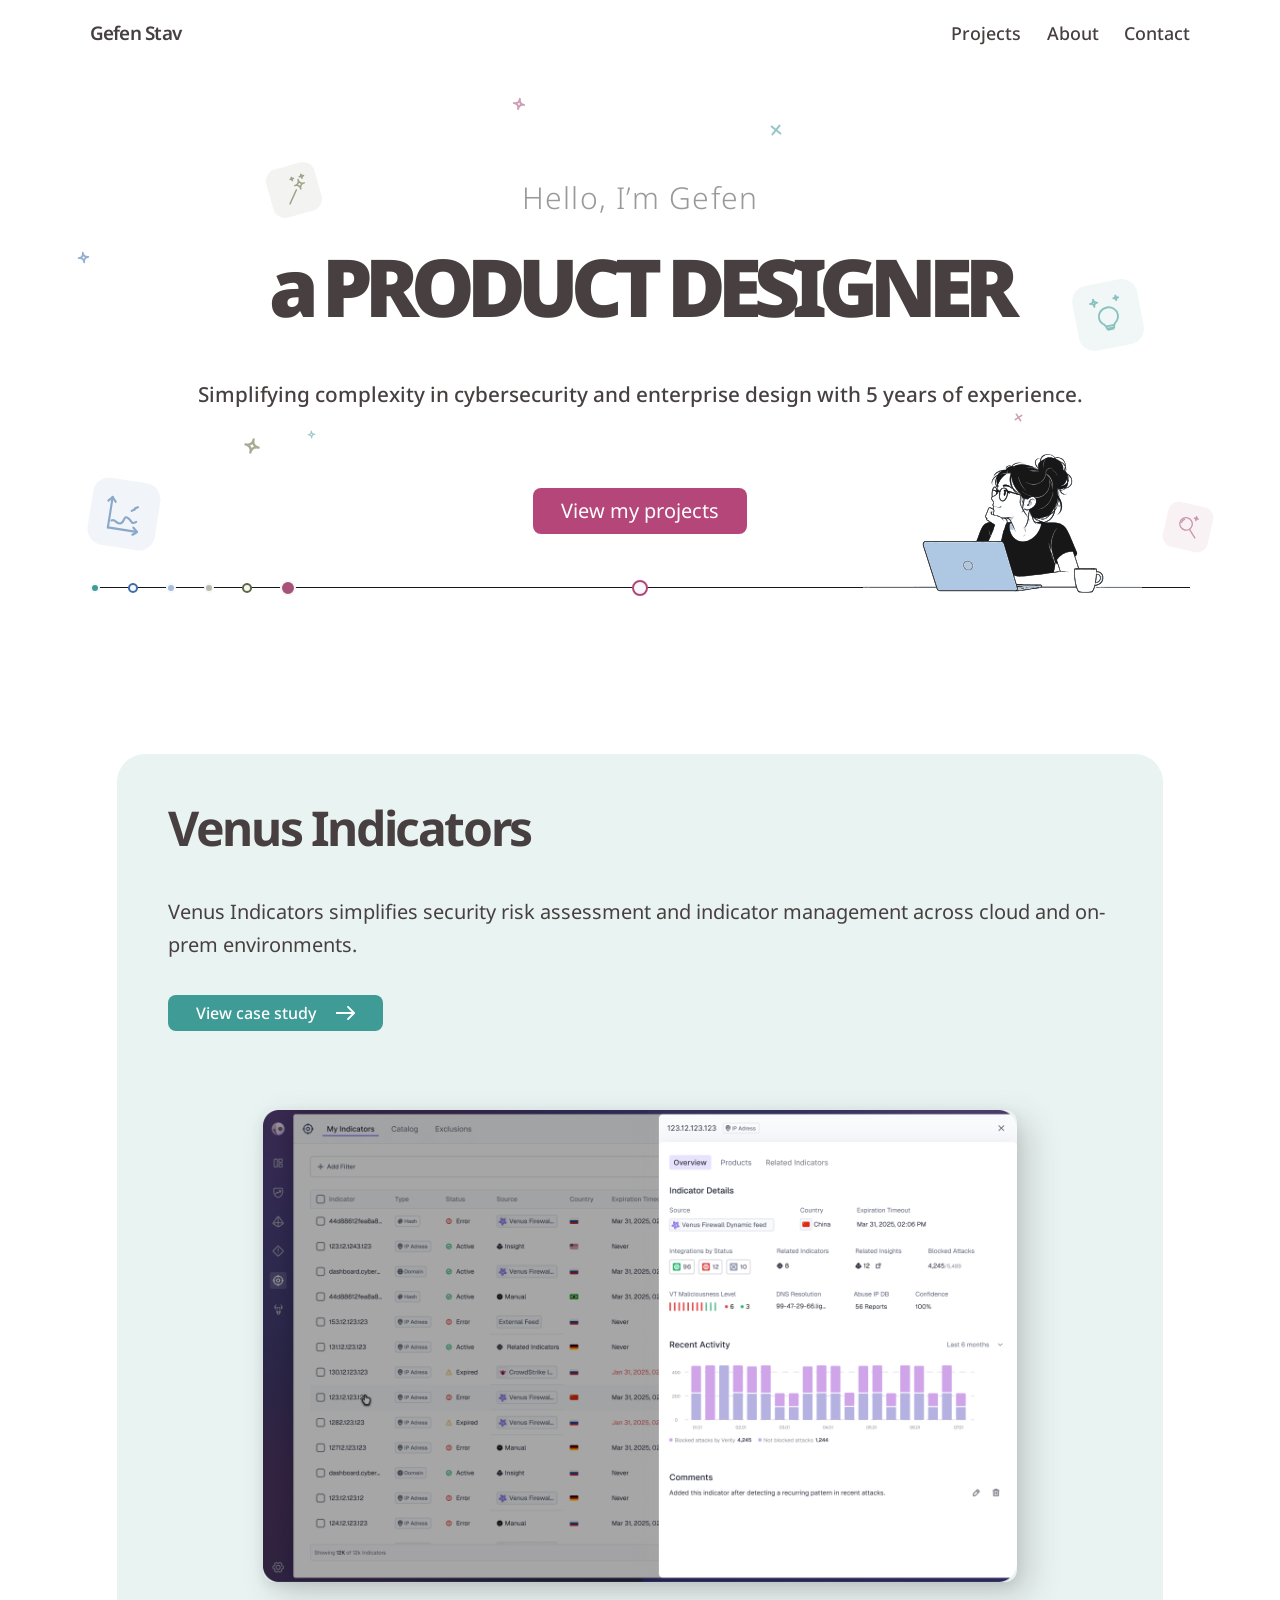
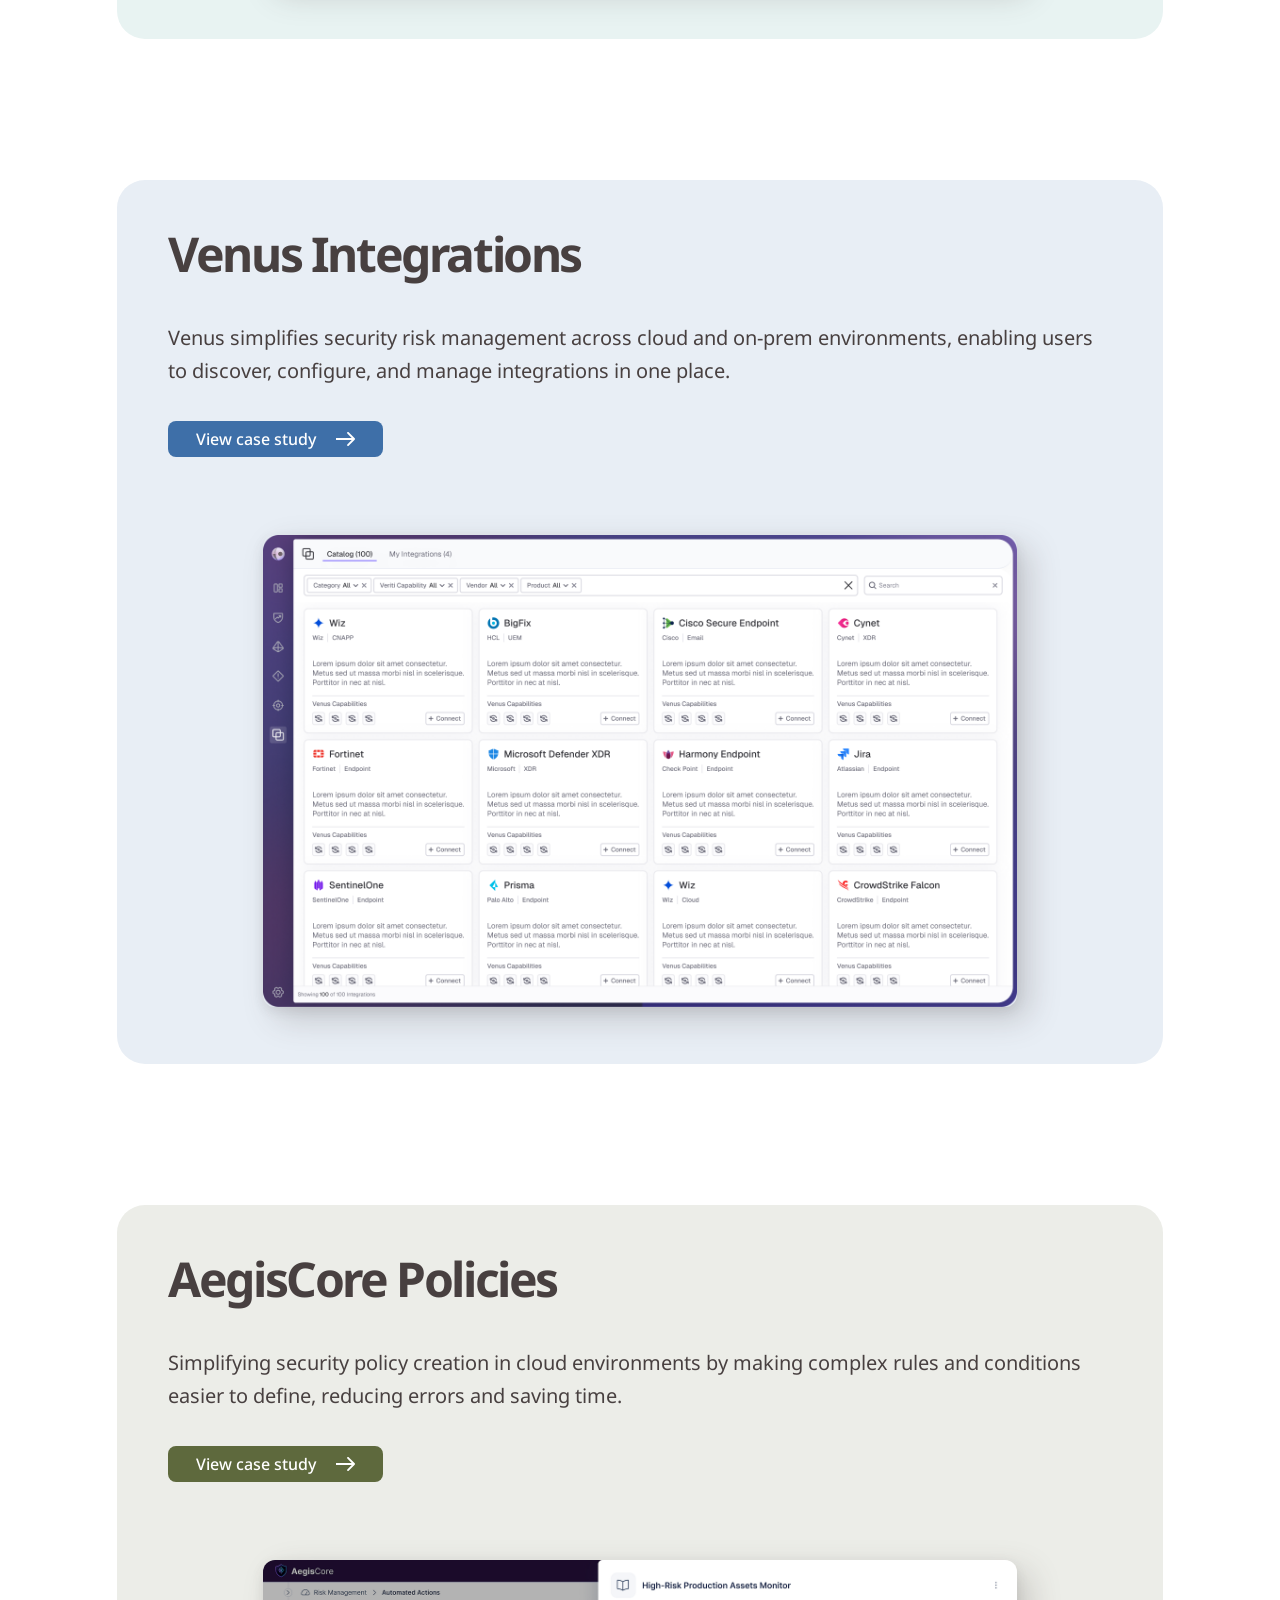
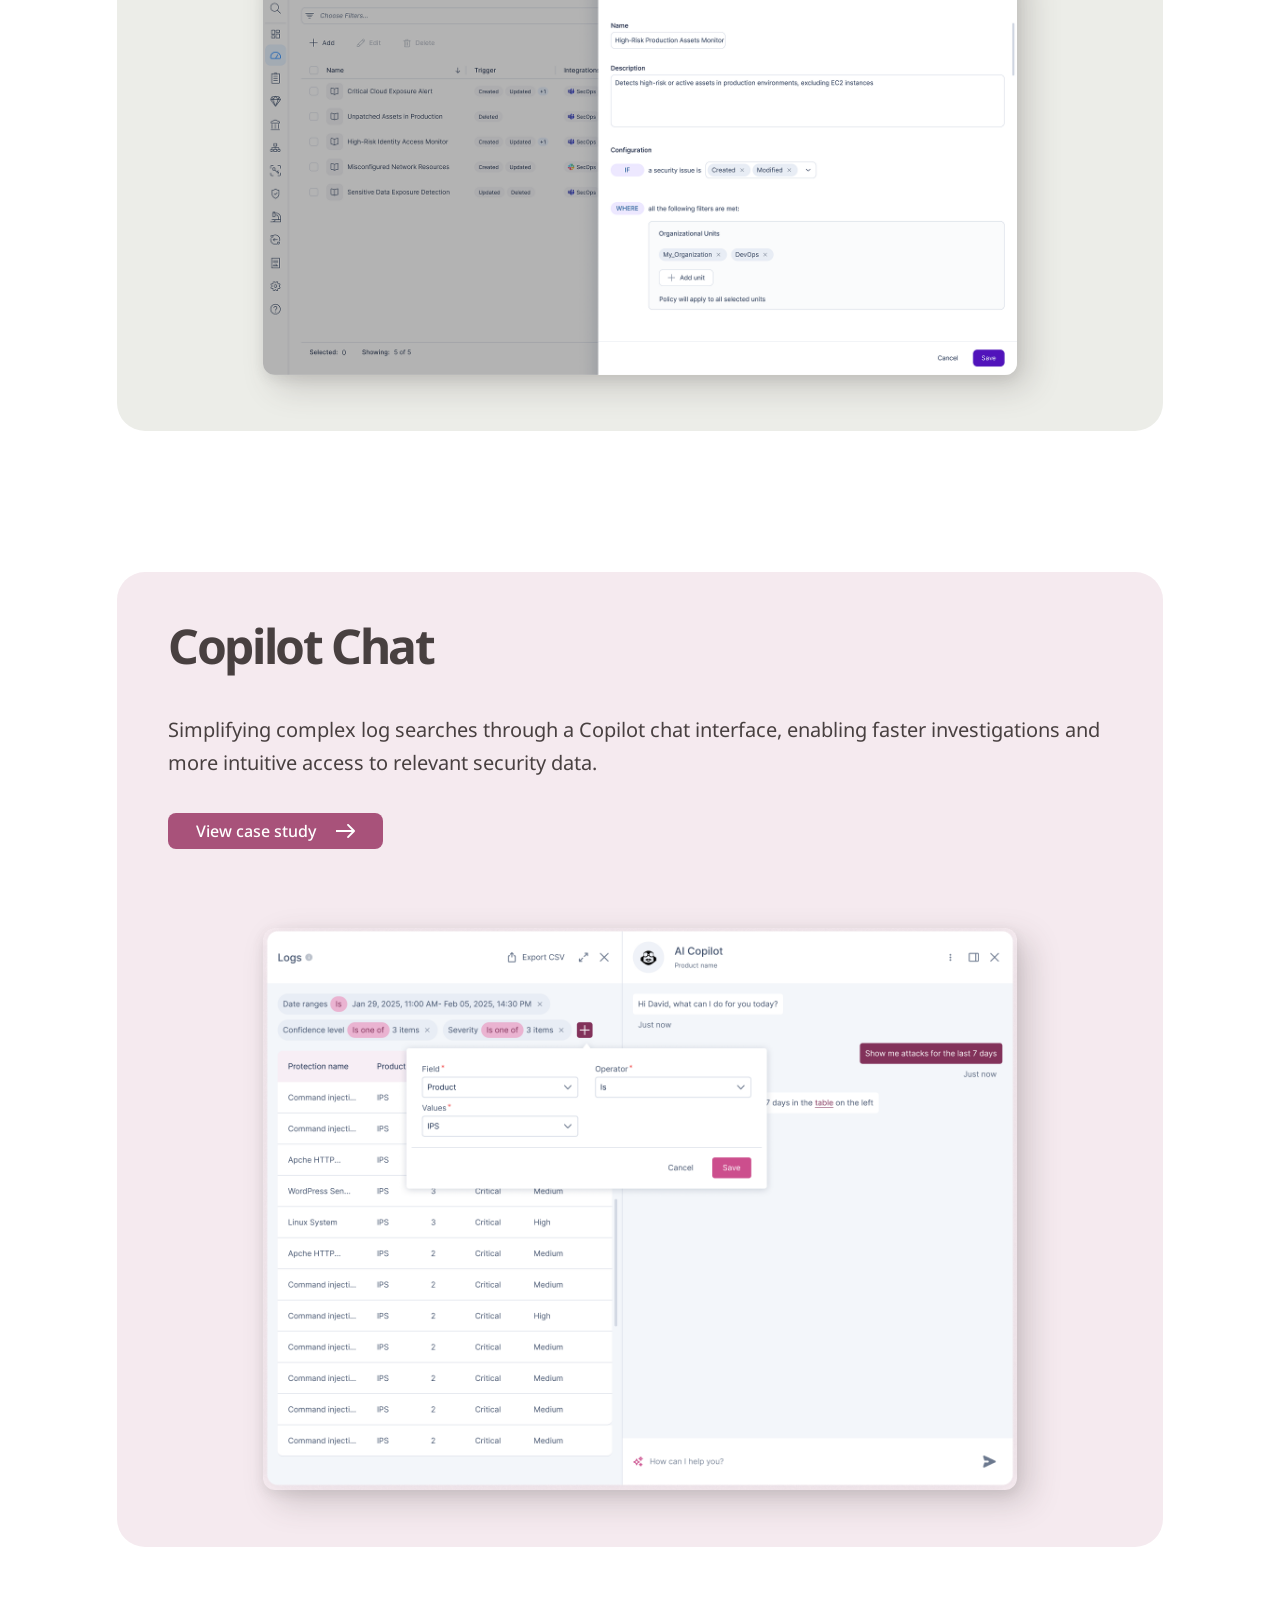
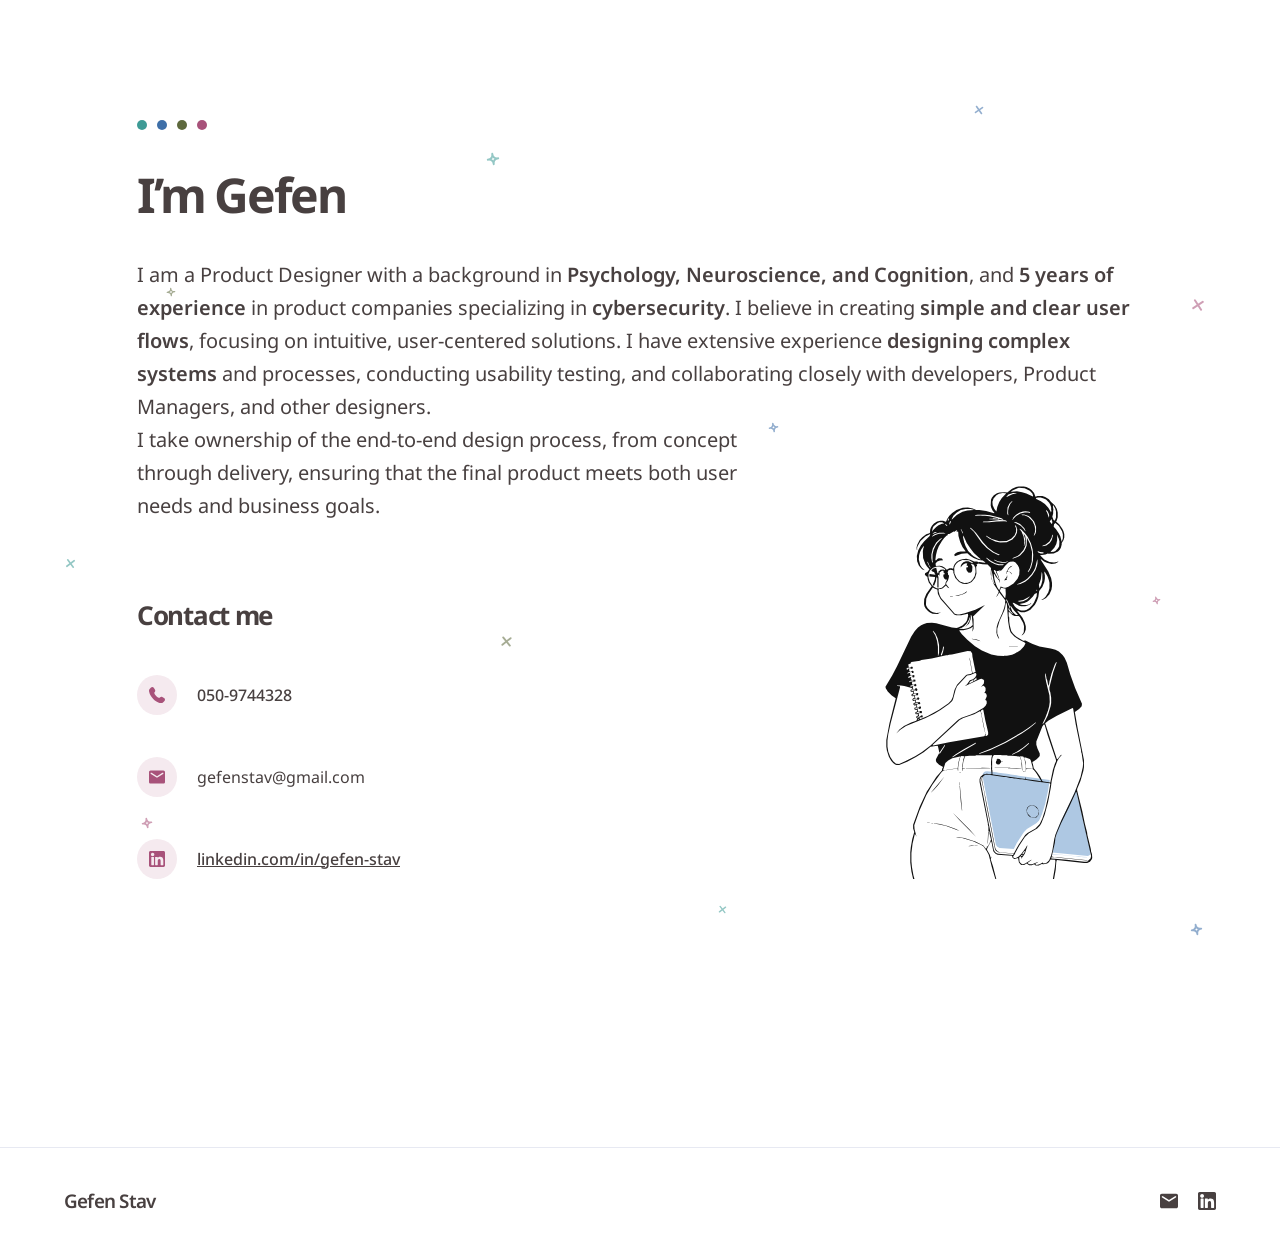
==== index.html @ 00775951 "Initial commit: Gefen Stav portfolio site Co-Authored-By: Claude Sonnet 5 <noreply@anthropic.com>" ====
<!doctype html>
<html lang="en">
<head>
  <meta charset="UTF-8" />
  <meta name="viewport" content="width=device-width, initial-scale=1.0" />
  <title>Gefen Stav — Product Designer</title>
  <link rel="preconnect" href="https://fonts.googleapis.com" />
  <link rel="preconnect" href="https://fonts.gstatic.com" crossorigin />
  <link href="https://fonts.googleapis.com/css2?family=Noto+Sans:wght@300;400;500;600;900&display=swap" rel="stylesheet" />
  <link rel="stylesheet" href="css/variables.css" />
  <link rel="stylesheet" href="css/typography.css" />
  <link rel="stylesheet" href="css/base.css" />
  <link rel="stylesheet" href="css/hero.css" />
  <link rel="stylesheet" href="css/projects.css" />
  <link rel="stylesheet" href="css/about.css" />
  <link rel="stylesheet" href="css/footer.css" />
</head>
<body>

  <header class="site-header">
    <div class="site-header__inner">
      <a href="#top" class="logo-link">
        <p class="logo-text">Gefen Stav</p>
      </a>
      <button
        type="button"
        class="nav-toggle"
        id="navToggle"
        aria-label="Open menu"
        aria-expanded="false"
        aria-controls="mainNav"
      >
        <span class="nav-toggle__bar"></span>
        <span class="nav-toggle__bar"></span>
        <span class="nav-toggle__bar"></span>
      </button>
      <nav class="main-nav" id="mainNav" aria-label="Main">
        <a href="#projects" class="nav-link">Projects</a>
        <a href="#about" class="nav-link">About</a>
        <a href="#contact" class="nav-link">Contact</a>
      </nav>
    </div>
  </header>

  <section class="hero" id="top">
    <div class="hero__doodles" aria-hidden="true">
      <div class="hero__doodle-card hero__doodle-card--bulb hero__doodle-card--teal">
        <svg class="hero__doodle-icon hero__doodle--teal" viewBox="0 0 64 64" fill="none" stroke="currentColor" stroke-width="3.2" stroke-linecap="round" stroke-linejoin="round">
          <path d="M32 19c-9 0-16 7-16 15 0 6 3 10 7 13 2 2 3 4 3 7h12c0-3 1-5 3-7 4-3 7-7 7-13 0-8-7-15-16-15z" />
          <path d="M26 50h12" />
          <path d="M27.5 56h9" />
          <path d="M12 2Q12 8 18 8Q12 8 12 14Q12 8 6 8Q12 8 12 2Z" />
          <path d="M50 2Q50 6 54 6Q50 6 50 10Q50 6 46 6Q50 6 50 2Z" />
        </svg>
      </div>
      <div class="hero__doodle-card hero__doodle-card--graph hero__doodle-card--blue">
        <svg class="hero__doodle-icon hero__doodle--blue" viewBox="0 0 64 64" fill="none" stroke="currentColor" stroke-width="3.5" stroke-linecap="round" stroke-linejoin="round">
          <path d="M10 58V8" />
          <path d="M4 15l6-7 6 7" />
          <path d="M10 58h44" />
          <path d="M51 52l7 6-7 6" />
          <path d="M14 46c6-4 10 6 16 2s2-14 10-10 6 10 14 4" />
          <path d="M44 25.5l4.5-3" />
          <path d="M48.5 21l4.5-3" />
        </svg>
      </div>
      <div class="hero__doodle-card hero__doodle-card--wand hero__doodle-card--olive">
        <svg class="hero__doodle-icon hero__doodle--olive" viewBox="0 0 64 64" fill="none" stroke="currentColor" stroke-width="3.2" stroke-linecap="round" stroke-linejoin="round">
          <path d="M14 58L36 32" />
          <path d="M46 11Q46 22 57 22Q46 22 46 33Q46 22 35 22Q46 22 46 11Z" />
          <path d="M55 1Q55 6 60 6Q55 6 55 11Q55 6 50 6Q55 6 55 1Z" />
          <path d="M33 2Q33 6 37 6Q33 6 33 10Q33 6 29 6Q33 6 33 2Z" />
        </svg>
      </div>
      <div class="hero__doodle-card hero__doodle-card--search hero__doodle-card--mauve">
        <svg class="hero__doodle-icon hero__doodle--mauve" viewBox="0 0 64 64" fill="none" stroke="currentColor" stroke-width="3.2" stroke-linecap="round" stroke-linejoin="round">
          <circle cx="25" cy="25" r="15" />
          <path d="M19 15Q14 18 14 24" />
          <path d="M36 36L53 53" />
          <path d="M46 2Q46 7 51 7Q46 7 46 12Q46 7 41 7Q46 7 46 2Z" />
        </svg>
      </div>

      <!-- Loose scatter: a few small stars/x's at different sizes, kept
           sparse so they read as background texture, not more subjects. -->
      <svg class="hero__doodle hero__scatter hero__scatter--star-sm hero__doodle--blue" viewBox="0 0 16 16" fill="none" stroke="currentColor" stroke-width="2.2" stroke-linecap="round" stroke-linejoin="round">
        <path d="M8 2Q8 8 14 8Q8 8 8 14Q8 8 2 8Q8 8 8 2Z" />
      </svg>
      <svg class="hero__doodle hero__scatter hero__scatter--x-sm hero__doodle--mauve" viewBox="0 0 16 16" fill="none" stroke="currentColor" stroke-width="2.2" stroke-linecap="round">
        <path d="M4 4L12 12" />
        <path d="M12 4L4 12" />
      </svg>
      <svg class="hero__doodle hero__scatter hero__scatter--x-md hero__doodle--teal" viewBox="0 0 16 16" fill="none" stroke="currentColor" stroke-width="2" stroke-linecap="round">
        <path d="M4 4L12 12" />
        <path d="M12 4L4 12" />
      </svg>
      <svg class="hero__doodle hero__scatter hero__scatter--star-md hero__doodle--olive" viewBox="0 0 16 16" fill="none" stroke="currentColor" stroke-width="2" stroke-linecap="round" stroke-linejoin="round">
        <path d="M8 2Q8 8 14 8Q8 8 8 14Q8 8 2 8Q8 8 8 2Z" />
      </svg>
      <svg class="hero__doodle hero__scatter hero__scatter--star-lg hero__doodle--mauve" viewBox="0 0 16 16" fill="none" stroke="currentColor" stroke-width="2.2" stroke-linecap="round" stroke-linejoin="round">
        <path d="M8 2Q8 8 14 8Q8 8 8 14Q8 8 2 8Q8 8 8 2Z" />
      </svg>
      <svg class="hero__doodle hero__scatter hero__scatter--x-lg hero__doodle--blue" viewBox="0 0 16 16" fill="none" stroke="currentColor" stroke-width="2.2" stroke-linecap="round">
        <path d="M4 4L12 12" />
        <path d="M12 4L4 12" />
      </svg>
      <svg class="hero__doodle hero__scatter hero__scatter--star-xs hero__doodle--teal" viewBox="0 0 16 16" fill="none" stroke="currentColor" stroke-width="2" stroke-linecap="round" stroke-linejoin="round">
        <path d="M8 2Q8 8 14 8Q8 8 8 14Q8 8 2 8Q8 8 8 2Z" />
      </svg>
    </div>
    <div class="hero__content">
      <div class="hero__intro">
        <div class="hero__headline">
          <p class="text-greeting">Hello, I’m Gefen</p>
          <h1 class="text-title">
            <span>a</span><span>Product Designer</span>
          </h1>
        </div>
        <p class="text-body-lg">
          Simplifying complexity in cybersecurity and enterprise design
          with 5 years of experience.
        </p>
      </div>
      <a href="#projects" class="btn btn--primary">View my projects</a>
    </div>

    <div class="hero__decor" aria-hidden="true">
      <div class="hero__line"></div>
      <div class="hero__dots">
        <img src="assets/icons/hero/dot-teal-solid.svg" alt="" />
        <img src="assets/icons/hero/dot-blue-hollow.svg" alt="" />
        <img src="assets/icons/hero/dot-blue-soft.svg" alt="" />
        <img src="assets/icons/hero/dot-olive-soft.svg" alt="" />
        <img src="assets/icons/hero/dot-olive-hollow.svg" alt="" />
        <img src="assets/icons/hero/dot-mauve-bullseye.svg" alt="" />
        <img src="assets/icons/hero/dot-mauve-anchor.svg" alt="" />
      </div>
      <img
        class="hero__illustration"
        src="assets/icons/hero/illustration-person-laptop.svg"
        alt="Illustration of Gefen working at a laptop"
      />
    </div>
  </section>

  <section class="case-study theme-teal" id="projects">
    <div class="case-study__inner">
      <div class="case-study__text">
        <div class="case-study__heading">
          <h2 class="text-section-title">Venus Indicators</h2>
          <p class="text-intro">
            Venus Indicators simplifies security risk assessment and
            indicator management across cloud and on-prem environments.
          </p>
        </div>
        <a href="project-venus-indicators.html" class="btn btn--case">
          View case study
          <img src="assets/icons/projects/arrow-right.svg" alt="" />
        </a>
      </div>
      <div class="case-study__preview">
        <img
          src="assets/images/project-hero/indicators.png"
          alt="Venus Indicators dashboard preview"
        />
      </div>
    </div>
  </section>

  <section class="case-study theme-blue">
    <div class="case-study__inner">
      <div class="case-study__text">
        <div class="case-study__heading">
          <h2 class="text-section-title">Venus Integrations</h2>
          <p class="text-intro">
            Venus simplifies security risk management across cloud and
            on-prem environments, enabling users to discover, configure,
            and manage integrations in one place.
          </p>
        </div>
        <a href="project-venus-integrations.html" class="btn btn--case">
          View case study
          <img src="assets/icons/projects/arrow-right.svg" alt="" />
        </a>
      </div>
      <div class="case-study__preview">
        <img
          src="assets/images/project-hero/integrations.png"
          alt="Venus Integrations preview"
        />
      </div>
    </div>
  </section>

  <section class="case-study theme-olive">
    <div class="case-study__inner">
      <div class="case-study__text">
        <div class="case-study__heading">
          <h2 class="text-section-title">AegisCore Policies</h2>
          <p class="text-intro">
            Simplifying security policy creation in cloud environments by
            making complex rules and conditions easier to define, reducing
            errors and saving time.
          </p>
        </div>
        <a href="project-aegiscore-policies.html" class="btn btn--case">
          View case study
          <img src="assets/icons/projects/arrow-right.svg" alt="" />
        </a>
      </div>
      <div class="case-study__preview">
        <img
          src="assets/images/project-hero/policies.png"
          alt="AegisCore Policies interface preview"
        />
      </div>
    </div>
  </section>

  <section class="case-study theme-mauve">
    <div class="case-study__inner">
      <div class="case-study__text">
        <div class="case-study__heading">
          <h2 class="text-section-title">Copilot Chat</h2>
          <p class="text-intro">
            Simplifying complex log searches through a Copilot chat
            interface, enabling faster investigations and more intuitive
            access to relevant security data.
          </p>
        </div>
        <a href="project-copilot-chat.html" class="btn btn--case">
          View case study
          <img src="assets/icons/projects/arrow-right.svg" alt="" />
        </a>
      </div>
      <div class="case-study__preview">
        <img
          src="assets/images/project-hero/copilot.png"
          alt="Copilot Chat interface preview"
        />
      </div>
    </div>
  </section>

  <section class="about" id="about">
    <div class="about__scatter" aria-hidden="true">
      <svg class="about__scatter-mark about__scatter-mark--1" viewBox="0 0 16 16" fill="none" stroke="currentColor" stroke-width="2.2" stroke-linecap="round" stroke-linejoin="round">
        <path d="M8 2Q8 8 14 8Q8 8 8 14Q8 8 2 8Q8 8 8 2Z" />
      </svg>
      <svg class="about__scatter-mark about__scatter-mark--2" viewBox="0 0 16 16" fill="none" stroke="currentColor" stroke-width="2.2" stroke-linecap="round">
        <path d="M4 4L12 12" />
        <path d="M12 4L4 12" />
      </svg>
      <svg class="about__scatter-mark about__scatter-mark--3" viewBox="0 0 16 16" fill="none" stroke="currentColor" stroke-width="2" stroke-linecap="round" stroke-linejoin="round">
        <path d="M8 2Q8 8 14 8Q8 8 8 14Q8 8 2 8Q8 8 8 2Z" />
      </svg>
      <svg class="about__scatter-mark about__scatter-mark--4" viewBox="0 0 16 16" fill="none" stroke="currentColor" stroke-width="2" stroke-linecap="round">
        <path d="M4 4L12 12" />
        <path d="M12 4L4 12" />
      </svg>
      <svg class="about__scatter-mark about__scatter-mark--5" viewBox="0 0 16 16" fill="none" stroke="currentColor" stroke-width="2.2" stroke-linecap="round" stroke-linejoin="round">
        <path d="M8 2Q8 8 14 8Q8 8 8 14Q8 8 2 8Q8 8 8 2Z" />
      </svg>
      <svg class="about__scatter-mark about__scatter-mark--6" viewBox="0 0 16 16" fill="none" stroke="currentColor" stroke-width="2" stroke-linecap="round">
        <path d="M4 4L12 12" />
        <path d="M12 4L4 12" />
      </svg>
      <svg class="about__scatter-mark about__scatter-mark--7" viewBox="0 0 16 16" fill="none" stroke="currentColor" stroke-width="2.2" stroke-linecap="round" stroke-linejoin="round">
        <path d="M8 2Q8 8 14 8Q8 8 8 14Q8 8 2 8Q8 8 8 2Z" />
      </svg>
      <svg class="about__scatter-mark about__scatter-mark--8" viewBox="0 0 16 16" fill="none" stroke="currentColor" stroke-width="2" stroke-linecap="round">
        <path d="M4 4L12 12" />
        <path d="M12 4L4 12" />
      </svg>
      <svg class="about__scatter-mark about__scatter-mark--9" viewBox="0 0 16 16" fill="none" stroke="currentColor" stroke-width="2.2" stroke-linecap="round" stroke-linejoin="round">
        <path d="M8 2Q8 8 14 8Q8 8 8 14Q8 8 2 8Q8 8 8 2Z" />
      </svg>
      <svg class="about__scatter-mark about__scatter-mark--10" viewBox="0 0 16 16" fill="none" stroke="currentColor" stroke-width="2" stroke-linecap="round">
        <path d="M4 4L12 12" />
        <path d="M12 4L4 12" />
      </svg>
      <svg class="about__scatter-mark about__scatter-mark--11" viewBox="0 0 16 16" fill="none" stroke="currentColor" stroke-width="2.2" stroke-linecap="round" stroke-linejoin="round">
        <path d="M8 2Q8 8 14 8Q8 8 8 14Q8 8 2 8Q8 8 8 2Z" />
      </svg>
      <svg class="about__scatter-mark about__scatter-mark--12" viewBox="0 0 16 16" fill="none" stroke="currentColor" stroke-width="2" stroke-linecap="round" stroke-linejoin="round">
        <path d="M8 2Q8 8 14 8Q8 8 8 14Q8 8 2 8Q8 8 8 2Z" />
      </svg>
      <svg class="about__scatter-mark about__scatter-mark--13" viewBox="0 0 16 16" fill="none" stroke="currentColor" stroke-width="2" stroke-linecap="round">
        <path d="M4 4L12 12" />
        <path d="M12 4L4 12" />
      </svg>
      <svg class="about__scatter-mark about__scatter-mark--14" viewBox="0 0 16 16" fill="none" stroke="currentColor" stroke-width="2" stroke-linecap="round">
        <path d="M4 4L12 12" />
        <path d="M12 4L4 12" />
      </svg>
      <svg class="about__scatter-mark about__scatter-mark--15" viewBox="0 0 16 16" fill="none" stroke="currentColor" stroke-width="2.2" stroke-linecap="round" stroke-linejoin="round">
        <path d="M8 2Q8 8 14 8Q8 8 8 14Q8 8 2 8Q8 8 8 2Z" />
      </svg>
      <svg class="about__scatter-mark about__scatter-mark--16" viewBox="0 0 16 16" fill="none" stroke="currentColor" stroke-width="2" stroke-linecap="round">
        <path d="M4 4L12 12" />
        <path d="M12 4L4 12" />
      </svg>
      <svg class="about__scatter-mark about__scatter-mark--17" viewBox="0 0 16 16" fill="none" stroke="currentColor" stroke-width="2.2" stroke-linecap="round" stroke-linejoin="round">
        <path d="M8 2Q8 8 14 8Q8 8 8 14Q8 8 2 8Q8 8 8 2Z" />
      </svg>
      <svg class="about__scatter-mark about__scatter-mark--18" viewBox="0 0 16 16" fill="none" stroke="currentColor" stroke-width="2" stroke-linecap="round" stroke-linejoin="round">
        <path d="M8 2Q8 8 14 8Q8 8 8 14Q8 8 2 8Q8 8 8 2Z" />
      </svg>
      <svg class="about__scatter-mark about__scatter-mark--19" viewBox="0 0 16 16" fill="none" stroke="currentColor" stroke-width="2.2" stroke-linecap="round">
        <path d="M4 4L12 12" />
        <path d="M12 4L4 12" />
      </svg>
    </div>
    <div class="about__inner">
      <div class="about__palette" aria-hidden="true">
        <span class="about__palette-dot about__palette-dot--teal"></span>
        <span class="about__palette-dot about__palette-dot--blue"></span>
        <span class="about__palette-dot about__palette-dot--olive"></span>
        <span class="about__palette-dot about__palette-dot--mauve"></span>
      </div>
      <h2 class="text-section-title">I’m Gefen</h2>
      <div class="about__body">
        <p class="text-intro">
          I am a Product Designer with a background in
          <strong>Psychology, Neuroscience, and Cognition</strong>, and
          <strong>5 years of experience</strong> in product companies
          specializing in <strong>cybersecurity</strong>. I believe in
          creating <strong>simple and clear user flows</strong>, focusing
          on intuitive, user-centered solutions. I have extensive
          experience <strong>designing complex systems</strong> and
          processes, conducting usability testing, and collaborating
          closely with developers, Product Managers, and other designers.
        </p>
        <div class="about__row">
          <div class="about__column">
            <p class="text-intro">
              I take ownership of the end-to-end design process, from
              concept through delivery, ensuring that the final product
              meets both user needs and business goals.
            </p>
            <div class="about__contact" id="contact">
              <h3 class="text-subhead">Contact me</h3>
              <ul class="contact-list">
                <li class="contact-item">
                  <img
                    class="contact-item__icon"
                    src="assets/icons/about/icon-phone.svg"
                    alt=""
                  />
                  <a class="text-contact contact-item__tel" href="tel:+972509744328">050-9744328</a>
                </li>
                <li class="contact-item">
                  <span class="contact-item__icon--wrapped">
                    <img src="assets/icons/about/icon-email.svg" alt="" />
                  </span>
                  <button
                    type="button"
                    class="text-contact contact-item__copy"
                    data-copy="gefenstav@gmail.com"
                  >gefenstav@gmail.com</button>
                </li>
                <li class="contact-item">
                  <img
                    class="contact-item__icon"
                    src="assets/icons/about/icon-linkedin.svg"
                    alt=""
                  />
                  <a
                    class="text-contact contact-item__link"
                    href="https://www.linkedin.com/in/gefen-stav/"
                    target="_blank"
                    rel="noopener"
                  >linkedin.com/in/gefen-stav</a>
                </li>
              </ul>
            </div>
          </div>
          <img
            class="about__illustration"
            src="assets/icons/about/illustration-gefen-standing.svg"
            alt="Illustration of Gefen standing holding a notebook"
          />
        </div>
      </div>
    </div>
  </section>

  <footer class="site-footer">
    <div class="site-footer__inner">
      <a href="#top" class="logo-link">
        <p class="logo-text">Gefen Stav</p>
      </a>
      <div class="site-footer__contact">
        <a href="mailto:gefenstav@gmail.com" aria-label="Email Gefen Stav">
          <img src="assets/icons/footer/icon-email.svg" alt="" />
        </a>
        <a href="https://www.linkedin.com/in/gefen-stav/" target="_blank" rel="noopener" aria-label="Gefen Stav on LinkedIn">
          <img src="assets/icons/footer/icon-linkedin.svg" alt="" />
        </a>
      </div>
    </div>
  </footer>

  <script src="js/main.js"></script>
</body>
</html>
---- css/variables.css ----
:root {
  --color-text: #484040;
  --color-text-light: #ffffff;
  --color-light: #999999;
  /* Mauve/pink is the site's primary accent (matches the Hero CTA) -
     used wherever an element isn't tied to one specific project's color.
     Project pages override this locally via their .theme-* class. */
  --color-accent: #a8527a;
  --color-accent-dark: #83405f;
  --color-accent-tint: #f5eaef;
  --color-accent-tint-soft: #faf5f7;

  --font-main: "Noto Sans", sans-serif;

  --container-width: 1280px;
  --content-width: 1046px;
}

/* Per-project accent themes - each project owns one signature color
   (already set on its character's clothing and its hero line-dots), and
   these classes carry that same color through the rest of that project's
   page: eyebrow label, section icons, card icon badges, nav hover. Scoped
   on <body> so the whole page picks it up while staying the same shared
   system as every other project - only the color slot changes. */
.theme-teal {
  --color-accent: #3e9b96;
  --color-accent-dark: #307975;
  --color-accent-tint: #e8f3f2;
  --color-accent-tint-soft: #f3f9f9;
}

.theme-blue {
  --color-accent: #3e6fa8;
  --color-accent-dark: #305783;
  --color-accent-tint: #e8eef5;
  --color-accent-tint-soft: #f3f6fa;
}

.theme-mauve {
  --color-accent: #a8527a;
  --color-accent-dark: #83405f;
  --color-accent-tint: #f5eaef;
  --color-accent-tint-soft: #faf5f7;
}

.theme-olive {
  --color-accent: #5e693d;
  --color-accent-dark: #495230;
  --color-accent-tint: #ecede8;
  --color-accent-tint-soft: #f5f6f3;
}
---- css/typography.css ----
:root {
  /* Fluid type scale - scales smoothly between mobile and the 1280px desktop baseline */
  --fs-display-greeting: clamp(22px, 1.1vw + 16px, 40px);
  --fs-display-title: clamp(26px, 6.25vw, 80px);
  --fs-body-lg: clamp(17px, 0.6vw + 13px, 24px);
  --fs-body: clamp(16px, 0.3vw + 14px, 18px);
  --fs-logo: clamp(17px, 0.3vw + 15px, 20px);
  --fs-nav-link: clamp(16px, 0.3vw + 14px, 20px);
  --fs-section-title: clamp(32px, 3.75vw, 48px);
  --fs-intro: clamp(16px, 1.56vw, 20px);
  --fs-subhead: clamp(20px, 2.03vw, 26px);
  --fs-contact: 16px;
}

.text-greeting {
  font-family: var(--font-main);
  font-weight: 300;
  font-size: var(--fs-display-greeting);
  letter-spacing: 0.04em;
  color: var(--color-light);
  text-align: center;
  line-height: 1.15;
  margin: 0;
  /* Trims the line box down to the glyphs themselves (cap-height to
     alphabetic baseline) - without this, normal line-height adds invisible
     padding above/below the text that makes flex `gap` look bigger than
     the value we actually set. Chrome/Edge support it; older browsers
     just fall back to the line-height above. */
  text-box-trim: trim-both;
  text-box-edge: cap alphabetic;
}

.text-title {
  font-family: var(--font-main);
  font-weight: 900;
  font-size: var(--fs-display-title);
  color: var(--color-text);
  line-height: 1;
  margin: 0;
  text-box-trim: trim-both;
  text-box-edge: cap alphabetic;
}

.text-title span:first-child {
  text-transform: lowercase;
  letter-spacing: -0.09em;
}

.text-title span:last-child {
  text-transform: uppercase;
  letter-spacing: -0.1em;
}

/* A single-word title (no "a" prefix span) - same weight/size as
   .text-title, just uppercase + tight tracking applied directly.
   overflow-wrap is a safety net, not a style choice: the word's own
   length varies per project ("INTEGRATIONS" vs "INDICATORS"), and at
   some viewport widths a longer word outgrows its fixed-width column
   before the font-size clamp shrinks enough to compensate. It only
   engages when the word would otherwise overflow and get clipped by
   the hero section's overflow:hidden. */
.text-title--word {
  text-transform: uppercase;
  letter-spacing: -0.1em;
  overflow-wrap: anywhere;
}

.text-body-lg {
  font-family: var(--font-main);
  font-weight: 500;
  font-size: var(--fs-body-lg);
  color: var(--color-text);
  line-height: 1.65;
  text-align: center;
  margin: 0;
}

.text-body {
  font-family: var(--font-main);
  font-weight: 400;
  font-size: var(--fs-body);
  color: var(--color-text);
  line-height: 1.75;
}

.logo-text {
  font-family: var(--font-main);
  font-weight: 600;
  font-size: var(--fs-logo);
  letter-spacing: -0.04em;
  color: var(--color-text);
  margin: 0;
  text-box-trim: trim-both;
  text-box-edge: cap alphabetic;
}

.nav-link {
  font-family: var(--font-main);
  font-weight: 500;
  font-size: var(--fs-nav-link);
  color: var(--color-text);
  text-box-trim: trim-both;
  text-box-edge: cap alphabetic;
}

.text-section-title {
  font-family: var(--font-main);
  font-weight: 700;
  font-size: var(--fs-section-title);
  letter-spacing: -0.05em;
  text-transform: capitalize;
  color: var(--color-text);
  line-height: 1.2;
  margin: 0;
  text-box-trim: trim-both;
  text-box-edge: cap alphabetic;
}

.text-intro {
  font-family: var(--font-main);
  font-weight: 400;
  font-size: var(--fs-intro);
  line-height: 1.65;
  color: var(--color-text);
  margin: 0;
}

.text-intro strong {
  font-weight: 600;
}

.text-subhead {
  font-family: var(--font-main);
  font-weight: 700;
  font-size: var(--fs-subhead);
  letter-spacing: -0.05em;
  line-height: 1.3;
  color: var(--color-text);
  margin: 0;
}

.text-contact {
  font-family: var(--font-main);
  font-weight: 500;
  font-size: var(--fs-contact);
  color: var(--color-text);
  margin: 0;
}
---- css/base.css ----
*,
*::before,
*::after {
  box-sizing: border-box;
}

html {
  scroll-behavior: smooth;
  /* Keeps anchor-link jumps (nav links, "View my projects") from landing
     flush against the sticky header - this reserves breathing room above
     whatever section scrolls into view. */
  scroll-padding-top: 90px;
}

body {
  margin: 0;
  font-family: var(--font-main);
  color: var(--color-text);
  background: var(--color-text-light);
  -webkit-font-smoothing: antialiased;
}

img {
  display: block;
  max-width: 100%;
}

a {
  color: inherit;
  text-decoration: none;
}

ul {
  margin: 0;
  padding: 0;
  list-style: none;
}

.container {
  width: 100%;
  max-width: var(--container-width);
  margin-inline: auto;
  padding-inline: clamp(20px, 5vw, 90px);
}

.btn {
  display: inline-flex;
  align-items: center;
  justify-content: center;
  border: none;
  cursor: pointer;
  border-radius: 8px;
  font-family: var(--font-main);
  font-weight: 400;
  text-align: center;
  transition: transform 0.25s ease, box-shadow 0.25s ease, background-color 0.25s ease;
}

.btn:hover {
  background-color: var(--color-accent-dark);
  transform: scale(1.02);
}

.btn:active {
  transform: scale(0.98);
}

.btn--primary {
  background: var(--color-accent);
  color: var(--color-text-light);
  height: clamp(38px, 3.6vw, 46px);
  padding-inline: clamp(18px, 2.2vw, 28px);
  line-height: 1;
  font-size: clamp(16px, 1.56vw, 20px);
}

/* Nav links: color shift on hover/focus, no underline */
.nav-link {
  transition: color 0.25s ease;
}

.nav-link:hover,
.nav-link:focus-visible {
  color: var(--color-accent);
}

/* Logo: no hover/focus styling at all - stays exactly as-is */
.logo-link {
  display: inline-block;
}
---- css/hero.css ----
.site-header {
  position: sticky;
  top: 0;
  z-index: 20;
  background: rgba(255, 255, 255, 0.7);
  backdrop-filter: blur(8px);
  -webkit-backdrop-filter: blur(8px);
  width: 100%;
}

.site-header__inner {
  max-width: 1400px;
  margin-inline: auto;
  padding-block: clamp(14px, 2vw, 20px);
  padding-inline: clamp(20px, 7vw, 100px);
  display: flex;
  align-items: center;
  justify-content: space-between;
}

.main-nav {
  display: flex;
  align-items: center;
  gap: clamp(16px, 2vw, 30px);
}

.nav-toggle {
  display: none;
  flex-direction: column;
  justify-content: center;
  align-items: center;
  gap: 5px;
  width: 32px;
  height: 32px;
  padding: 0;
  background: none;
  border: none;
  cursor: pointer;
}

.nav-toggle__bar {
  width: 22px;
  height: 2px;
  background: var(--color-text);
  transition: transform 0.3s ease, opacity 0.3s ease;
}

.nav-toggle[aria-expanded="true"] .nav-toggle__bar:nth-child(1) {
  transform: translateY(7px) rotate(45deg);
}

.nav-toggle[aria-expanded="true"] .nav-toggle__bar:nth-child(2) {
  opacity: 0;
}

.nav-toggle[aria-expanded="true"] .nav-toggle__bar:nth-child(3) {
  transform: translateY(-7px) rotate(-45deg);
}

/* Mobile nav: links collapse into a dropdown opened by the hamburger */
@media (max-width: 680px) {
  .nav-toggle {
    display: flex;
  }

  /* A small floating card under the hamburger button, not a full-width
     bar - so it never reaches over toward the logo on the other side. */
  .main-nav {
    position: absolute;
    top: calc(100% + 10px);
    right: clamp(20px, 5vw, 40px);
    left: auto;
    min-width: 170px;
    flex-direction: column;
    gap: 2px;
    background: var(--color-text-light);
    border-radius: 14px;
    box-shadow: 0 16px 32px rgba(72, 64, 64, 0.16);
    padding: 6px;
    opacity: 0;
    visibility: hidden;
    transform: translateY(-6px);
    transition: opacity 0.2s ease, transform 0.2s ease, visibility 0.2s;
  }

  .main-nav.is-open {
    opacity: 1;
    visibility: visible;
    transform: translateY(0);
  }

  .main-nav .nav-link {
    width: 100%;
    padding: 12px 16px;
    border-radius: 9px;
    text-align: left;
    transition: color 0.2s ease, background-color 0.2s ease;
  }

  .main-nav .nav-link:hover,
  .main-nav .nav-link:focus-visible {
    background: rgba(168, 82, 122, 0.08);
  }
}

.hero {
  position: relative;
  background: var(--color-text-light);
  display: flex;
  flex-direction: column;
  align-items: center;
  padding-block: clamp(60px, 9vw, 120px) clamp(70px, 11.7vw, 150px);
  overflow: hidden;
}

/* Loose line doodles echoing the project palette, floating free in the
   hero's side margins - no card, no frame, just pencil marks on the page. */
.hero__doodles {
  position: absolute;
  inset: 0;
  pointer-events: none;
  display: none;
}

.hero__doodle {
  position: absolute;
  width: 48px;
  height: 48px;
  opacity: 0.6;
  transform: rotate(var(--r, 0deg));
}

/* The four main doodles sit on a soft rounded "cushion" in their own
   light tint - same idea as the reference icon set, just recolored to
   each icon's own hue instead of one flat brand color. */
.hero__doodle-card {
  position: absolute;
  display: flex;
  align-items: center;
  justify-content: center;
  border-radius: 24%;
  opacity: 0.6;
  transform: rotate(var(--r, 0deg));
}

.hero__doodle-icon {
  width: 58%;
  height: 58%;
}

/* Back to both sides, bigger, matching the reference layout: wand+graph
   framing the headline's left margin, bulb+search framing her on the
   right - above/beside the illustration, clear of all text and the line. */
.hero__doodle-card--wand { top: 16%; left: 21%; width: 50px; height: 50px; --r: -16deg; }
.hero__doodle-card--graph { top: 67%; left: 7%; width: 68px; height: 68px; --r: 9deg; }
.hero__doodle-card--bulb { top: 35%; left: 84%; width: 66px; height: 66px; --r: -11deg; }
.hero__doodle-card--search { top: 71%; left: 91%; width: 46px; height: 46px; --r: 13deg; }

.hero__doodle-card--teal { background: #e8f3f2; }
.hero__doodle-card--blue { background: #e8eef5; }
.hero__doodle-card--olive { background: #ecede8; }
.hero__doodle-card--mauve { background: #f5eaef; }

/* A handful of tiny stars/x's filling the gaps between the four main
   doodles - smaller and fainter than them so they read as scattered
   dust, not extra subjects competing for attention. */
.hero__scatter { opacity: 0.55; }
.hero__scatter--star-sm { top: 30%; left: 6%; width: 13px; height: 13px; --r: -8deg; }
.hero__scatter--x-sm { top: 56%; right: 20%; width: 11px; height: 11px; --r: 12deg; }
.hero__scatter--x-md { top: 9%; left: 60%; width: 16px; height: 16px; --r: -6deg; }
.hero__scatter--star-md { top: 60%; left: 19%; width: 18px; height: 18px; --r: 14deg; }
.hero__scatter--star-lg { top: 5%; left: 40%; width: 14px; height: 14px; --r: 10deg; }
.hero__scatter--x-lg { top: 70%; right: 17%; width: 12px; height: 12px; --r: -14deg; }
.hero__scatter--star-xs { top: 59%; left: 24%; width: 9px; height: 9px; --r: -4deg; }

.hero__doodle--teal { color: #3e9b96; }
.hero__doodle--blue { color: #3e6fa8; }
.hero__doodle--olive { color: #5e693d; }
.hero__doodle--mauve { color: #a8527a; }

/* Only once the hero is wide enough that these sit clear of the centered
   content column (1046px) with real margin either side. */
@media (min-width: 1240px) {
  .hero__doodles {
    display: block;
  }
}

/* ~10pt more saturated than the literal Copilot Chat mauve - still
   unmistakably the same hue, just with a bit more pop as a CTA. The
   project pages themselves keep the exact, unboosted theme color. */
.hero .btn--primary {
  --color-accent: #b54679;
  --color-accent-dark: #8d375e;
}

.hero__content {
  width: 100%;
  max-width: var(--content-width);
  padding-inline: 20px;
  display: flex;
  flex-direction: column;
  align-items: center;
  gap: clamp(40px, 6vw, 80px);
}

.hero__intro {
  display: flex;
  flex-direction: column;
  align-items: center;
  gap: clamp(24px, 4vw, 60px);
  width: 100%;
}

.hero__headline {
  display: flex;
  flex-direction: column;
  align-items: center;
  gap: clamp(14px, 2.34vw, 30px);
  width: 100%;
}

.hero__headline .text-title {
  display: flex;
  flex-wrap: nowrap;
  white-space: nowrap;
  justify-content: center;
  gap: 10px;
}

/*
 * Decorative footer: timeline line + dots + illustration.
 * This whole composition is ONE unit: every piece is positioned/sized as a
 * percentage of .hero__decor itself (which has a fixed aspect-ratio), so
 * when the box scales with the viewport, size AND position scale together
 * and the pieces never drift apart from each other.
 */
.hero__decor {
  position: absolute;
  left: 0;
  right: 0;
  bottom: 0;
  width: 100%;
  max-width: var(--container-width);
  margin-inline: auto;
  aspect-ratio: 1280 / 230;
  pointer-events: none;
}

/* Plain CSS hairline instead of a scaled SVG stroke: an SVG line this thin
   (1 unit tall) renders at a sub-pixel height once scaled down, which makes
   it flicker between weights as the page resizes. A CSS height is always a
   crisp, exact pixel, so it now matches the illustration's line exactly. */
.hero__line {
  position: absolute;
  left: 7.03%;
  right: 7.03%;
  bottom: 41.74%;
  height: 1px;
  background: #171717;
}

.hero__dots {
  position: absolute;
  inset: 0;
}

.hero__dots img {
  position: absolute;
  bottom: 41.74%;
  transform: translateY(50%);
  display: block;
  width: clamp(6px, 0.781%, 10px);
  height: auto;
}

/* Dots 1-6 stay anchored to the left edge, same fixed spacing as the Figma
   frame (re-based so the row sits with equal 7.03% margins on both sides -
   see note below). Only the last/biggest dot is pinned under the button
   (50%), so the one gap that flexes as the viewport resizes is the one
   right before it. */
.hero__dots img:nth-child(1) { left: 7.03%; }
.hero__dots img:nth-child(2) { left: 10.00%; }
.hero__dots img:nth-child(3) { left: 12.97%; }
.hero__dots img:nth-child(4) { left: 15.94%; }
.hero__dots img:nth-child(5) { left: 18.91%; }
.hero__dots img:nth-child(6) { left: 21.88%; width: clamp(10px, 1.25%, 16px); }
.hero__dots img:nth-child(7) { left: 49.38%; width: clamp(10px, 1.25%, 16px); }

/* Dots sit still now - the only motion in the hero is the button's own
   light pulse (below), so the trail reads as a calm, static path. */

/* Mobile: the 6-tiny-dots trail doesn't read well at small sizes - simplify
   to 3 bigger, clearly-visible dots on the left, plus the anchor dot. */
@media (max-width: 680px) {
  .hero__dots img:nth-child(2),
  .hero__dots img:nth-child(3),
  .hero__dots img:nth-child(5) {
    display: none;
  }

  .hero__dots img:nth-child(1),
  .hero__dots img:nth-child(4),
  .hero__dots img:nth-child(6) {
    width: 12px;
  }
}

/* A light, slow breathing pulse on the CTA itself - the one piece of
   motion left in the hero now that the dot trail sits still. */
@keyframes btn-pulse {
  0%, 100% { box-shadow: 0 0 0 0 rgba(181, 70, 121, 0.35); }
  50% { box-shadow: 0 0 0 9px rgba(181, 70, 121, 0); }
}

.hero .btn--primary {
  animation: btn-pulse 2.6s ease-in-out infinite;
}

@media (prefers-reduced-motion: reduce) {
  .hero .btn--primary {
    animation: none !important;
  }
}

.hero__illustration {
  position: absolute;
  left: 67.42%;
  bottom: 39.24%;
  width: clamp(100px, 21.80%, 279px);
  height: auto;
}

/* Mobile: a genuinely mobile-sized layout, not a shrunk desktop one -
   bigger wrapping headline, and the illustration recentered as a bigger
   "signature" visual below the button. No line/dots on mobile - just the
   illustration on its own reads cleaner at this size. */
@media (max-width: 680px) {
  .text-greeting {
    font-size: 20px;
  }

  .hero__headline .text-title {
    display: block;
    text-align: center;
    white-space: normal;
    font-size: 42px;
    line-height: 1.05;
  }

  .text-title span {
    display: inline;
    white-space: normal;
  }

  .text-title span:first-child {
    margin-inline-end: 0.2em;
  }

  .hero__line,
  .hero__dots {
    display: none;
  }

  .hero__decor {
    aspect-ratio: auto;
    height: 160px;
  }

  .hero__illustration {
    left: 50%;
    bottom: 10px;
    width: 220px;
    transform: translateX(-50%);
  }

  .hero {
    padding-bottom: 150px;
  }
}
---- css/projects.css ----
.case-study {
  background: var(--color-text-light);
  padding-block: clamp(50px, 5.5vw, 90px);
}

.case-study__inner {
  max-width: var(--content-width);
  margin-inline: auto;
  background: var(--color-accent-tint);
  border-radius: 28px;
  padding: clamp(28px, 3.5vw, 56px) clamp(24px, 4vw, 64px);
  display: flex;
  flex-direction: column;
  gap: clamp(44px, 5.2vw, 68px);
}

.case-study__text {
  display: flex;
  flex-direction: column;
  gap: clamp(22px, 2.6vw, 34px);
}

.case-study__heading {
  display: flex;
  flex-direction: column;
  gap: clamp(26px, 3.1vw, 40px);
}

.btn--case {
  align-self: flex-start;
  background: var(--color-accent);
  color: var(--color-text-light);
  height: clamp(32px, 2.8vw, 36px);
  padding-inline: clamp(20px, 2.2vw, 28px);
  gap: clamp(12px, 1.6vw, 20px);
  font-family: var(--font-main);
  font-weight: 500;
  font-size: 16px;
  text-decoration: none;
}

.btn--case img {
  width: 19px;
  height: auto;
  transition: transform 0.25s ease;
}

.btn--case:hover img {
  transform: translateX(4px);
}

.case-study__preview {
  width: 80%;
  margin-inline: auto;
  padding-block: 12px;
}

.case-study__preview img {
  width: 100%;
  height: auto;
  display: block;
  border-radius: 12px;
  /* An offset shadow with a touch of blur - still reads as a distinct
     dropped shape (not a soft ambient glow), but no longer a hard-edged
     duplicate floating apart from the image. A small soft shadow
     underneath adds a hint of lift. */
  box-shadow:
    12px 12px 32px rgba(72, 64, 64, 0.22),
    0 4px 12px rgba(72, 64, 64, 0.1);
  transition: transform 0.3s ease;
}

.case-study__preview img:hover {
  transform: scale(1.04);
}
---- css/about.css ----
.about {
  position: relative;
  overflow: hidden;
  background: var(--color-text-light);
  padding-block: clamp(70px, 8vw, 130px);
}

/* Same tiny star/x scatter as the Hero, in the same four project colors -
   a light callback, not a repeat of the full doodle set. */
.about__scatter {
  position: absolute;
  inset: 0;
  pointer-events: none;
  display: none;
}

.about__scatter-mark {
  position: absolute;
  opacity: 0.55;
}

/* Matches the reference: marks tucked into whatever whitespace is
   actually there at each height - right beside a heading's short
   text, in the narrow gap between the text column and the
   illustration, as well as the open bands above/below everything -
   not only hugging the two outer edges. */
.about__scatter-mark--1 { top: 14%; left: 38%; width: 14px; height: 14px; transform: rotate(-8deg); color: #3e9b96; }
.about__scatter-mark--2 { top: 9%; left: 76%; width: 12px; height: 12px; transform: rotate(10deg); color: #3e6fa8; }
.about__scatter-mark--3 { top: 28%; left: 13%; width: 10px; height: 10px; transform: rotate(-5deg); color: #5e693d; }
.about__scatter-mark--4 { top: 29%; left: 93%; width: 16px; height: 16px; transform: rotate(12deg); color: #a8527a; }
.about__scatter-mark--5 { top: 42%; left: 60%; width: 11px; height: 11px; transform: rotate(-10deg); color: #3e6fa8; }
.about__scatter-mark--6 { top: 56%; left: 5%; width: 13px; height: 13px; transform: rotate(8deg); color: #3e9b96; }
.about__scatter-mark--7 { top: 60%; left: 90%; width: 9px; height: 9px; transform: rotate(-14deg); color: #a8527a; }
.about__scatter-mark--8 { top: 64%; left: 39%; width: 15px; height: 15px; transform: rotate(6deg); color: #5e693d; }
.about__scatter-mark--9 { top: 83%; left: 11%; width: 12px; height: 12px; transform: rotate(-9deg); color: #a8527a; }
.about__scatter-mark--10 { top: 92%; left: 56%; width: 11px; height: 11px; transform: rotate(7deg); color: #3e9b96; }
.about__scatter-mark--11 { top: 94%; left: 93%; width: 13px; height: 13px; transform: rotate(-11deg); color: #3e6fa8; }

/* This is meant to read as background texture, so it should get denser
   as the canvas gets bigger, not just stretch the same 11 marks over
   more space. Extra marks are hidden until the viewport is wide enough
   to fit them without crowding. */
.about__scatter-mark--12,
.about__scatter-mark--13,
.about__scatter-mark--14,
.about__scatter-mark--15,
.about__scatter-mark--16,
.about__scatter-mark--17,
.about__scatter-mark--18,
.about__scatter-mark--19 {
  display: none;
}

.about__scatter-mark--12 { top: 18%; left: 58%; width: 11px; height: 11px; transform: rotate(9deg); color: #3e9b96; }
.about__scatter-mark--13 { top: 50%; left: 3%; width: 12px; height: 12px; transform: rotate(-7deg); color: #3e6fa8; }
.about__scatter-mark--14 { top: 70%; left: 93%; width: 10px; height: 10px; transform: rotate(13deg); color: #5e693d; }
.about__scatter-mark--15 { top: 97%; left: 30%; width: 14px; height: 14px; transform: rotate(-8deg); color: #a8527a; }
.about__scatter-mark--16 { top: 3%; left: 55%; width: 10px; height: 10px; transform: rotate(6deg); color: #3e6fa8; }
.about__scatter-mark--17 { top: 12%; left: 20%; width: 13px; height: 13px; transform: rotate(-12deg); color: #5e693d; }
.about__scatter-mark--18 { top: 90%; left: 70%; width: 11px; height: 11px; transform: rotate(10deg); color: #3e9b96; }
.about__scatter-mark--19 { top: 5%; left: 88%; width: 15px; height: 15px; transform: rotate(-6deg); color: #a8527a; }

@media (min-width: 1240px) {
  .about__scatter {
    display: block;
  }
}

@media (min-width: 1600px) {
  .about__scatter-mark--12,
  .about__scatter-mark--13,
  .about__scatter-mark--14,
  .about__scatter-mark--15 {
    display: block;
  }
}

@media (min-width: 1920px) {
  .about__scatter-mark--16,
  .about__scatter-mark--17,
  .about__scatter-mark--18,
  .about__scatter-mark--19 {
    display: block;
  }
}

.about__inner {
  max-width: var(--content-width);
  margin-inline: auto;
  padding-inline: 20px;
  display: flex;
  flex-direction: column;
  gap: clamp(24px, 2.8vw, 36px);
}

/* Echoes the four project accent colors (same order they appear in the
   case studies above) right as the page enters About, so the palette
   the reader just saw doesn't just vanish. */
.about__palette {
  display: flex;
  gap: 10px;
}

.about__palette-dot {
  width: 10px;
  height: 10px;
  border-radius: 50%;
}

.about__palette-dot--teal { background: #3e9b96; }
.about__palette-dot--blue { background: #3e6fa8; }
.about__palette-dot--olive { background: #5e693d; }
.about__palette-dot--mauve { background: #a8527a; }

.about__body {
  display: flex;
  flex-direction: column;
}

.about__row {
  display: flex;
  align-items: flex-end;
  gap: clamp(38px, 4.6vw, 60px);
}

.about__column {
  display: flex;
  flex-direction: column;
  gap: clamp(50px, 6vw, 76px);
  flex: 1 0 0;
  min-width: 0;
}

.about__contact {
  display: flex;
  flex-direction: column;
  gap: clamp(28px, 3.3vw, 42px);
}

.contact-list {
  display: flex;
  flex-direction: column;
  gap: clamp(28px, 3.3vw, 42px);
  margin: 0;
  padding: 0;
  list-style: none;
}

.contact-item {
  display: flex;
  align-items: center;
  gap: 20px;
}

.contact-item__icon {
  width: 40px;
  height: 40px;
  display: block;
  flex-shrink: 0;
}

.contact-item__icon--wrapped {
  display: flex;
  align-items: center;
  justify-content: center;
  width: 40px;
  height: 40px;
  background: var(--color-accent-tint);
  border-radius: 20px;
  flex-shrink: 0;
  box-sizing: border-box;
}

.contact-item__icon--wrapped img {
  width: 16px;
  height: 16px;
  display: block;
}

.contact-item__link {
  text-decoration: underline;
  transition: color 0.25s ease;
}

.contact-item__link:hover,
.contact-item__link:focus-visible {
  color: var(--color-accent);
}

/* Phone number: a real tel: link (taps to call on mobile), but left
   looking like plain text - no underline - matching the design. */
.contact-item__tel {
  text-decoration: none;
  transition: color 0.25s ease;
}

.contact-item__tel:hover,
.contact-item__tel:focus-visible {
  color: var(--color-accent);
}

/* Email: click to copy instead of a link - it isn't one. */
.contact-item__copy {
  background: none;
  border: none;
  padding: 0;
  margin: 0;
  font: inherit;
  text-align: left;
  cursor: pointer;
  transition: color 0.25s ease;
}

.contact-item__copy:hover,
.contact-item__copy:focus-visible {
  color: var(--color-accent);
}

.contact-item__copy.is-copied {
  color: var(--color-accent);
}

.about__illustration {
  width: 320px;
  height: auto;
  flex-shrink: 0;
}

@media (max-width: 760px) {
  .about__row {
    flex-direction: column;
    align-items: center;
    gap: clamp(28px, 6vw, 45px);
  }

  .about__column {
    width: 100%;
  }

  .about__illustration {
    width: min(260px, 70%);
  }
}
---- css/footer.css ----
.site-footer {
  border-top: 1px solid #e7e9f2;
  /* Large margin-top (not just padding) so the footer reads as a clearly
     separate closing element, well clear of the project-nav links above
     it rather than butting right up against them. */
  margin-top: clamp(90px, 13vw, 180px);
  padding-block: clamp(28px, 3.5vw, 40px);
}

.site-footer__inner {
  max-width: var(--container-width);
  margin-inline: auto;
  padding-inline: clamp(20px, 5vw, 90px);
  display: flex;
  flex-wrap: wrap;
  align-items: center;
  justify-content: space-between;
  gap: 16px;
}

.site-footer__contact {
  display: flex;
  align-items: center;
  gap: 20px;
}

/* Icons are plain glyph-only SVGs pre-colored to match --color-text, the
   same color the "Gefen Stav" logo text renders in - so the two sides of
   the footer read as one consistent color, not a colored icon beside
   dark text. Hover just lightens, since the fill color is baked into
   each SVG file rather than driven by currentColor. */
.site-footer__contact a {
  display: inline-flex;
  opacity: 1;
  transition: opacity 0.25s ease;
}

.site-footer__contact a:hover,
.site-footer__contact a:focus-visible {
  opacity: 0.6;
}

.site-footer__contact img {
  width: 18px;
  height: 18px;
}

@media (max-width: 500px) {
  .site-footer__inner {
    flex-direction: column;
    align-items: flex-start;
  }
}
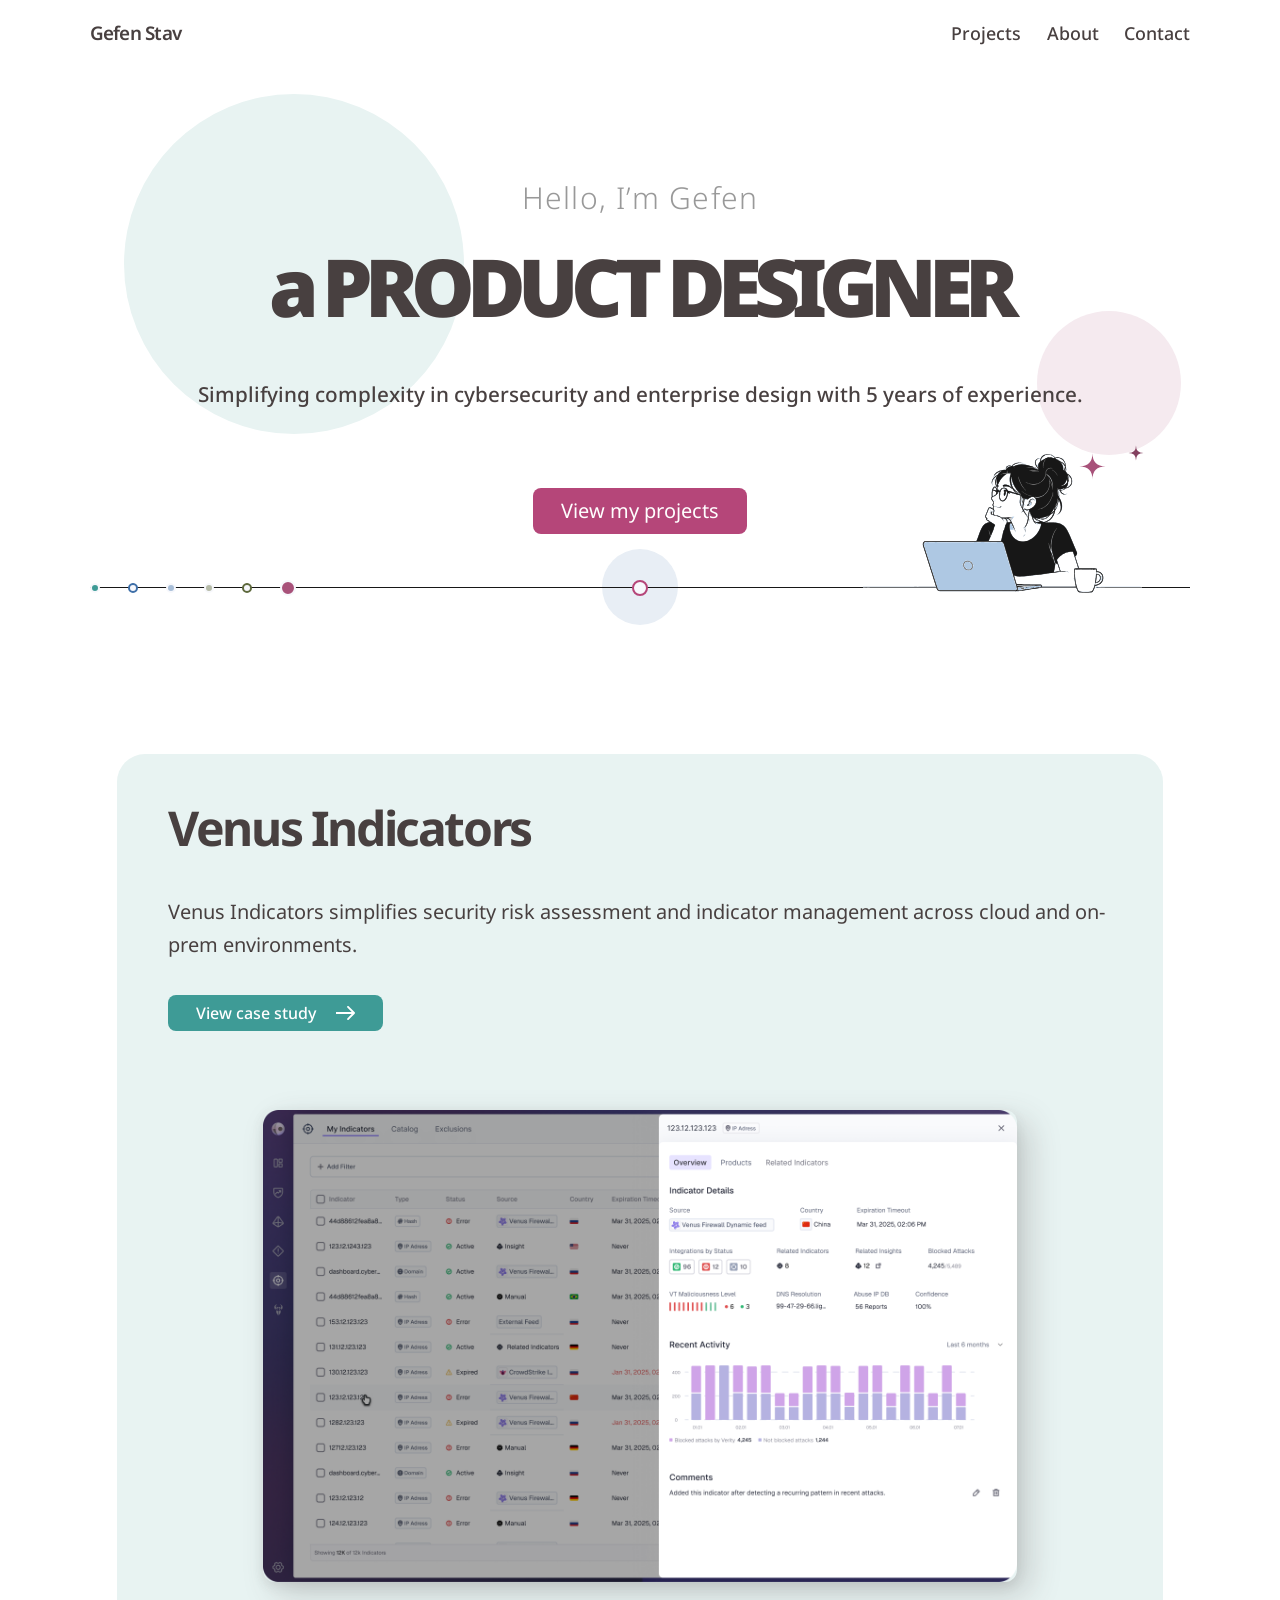
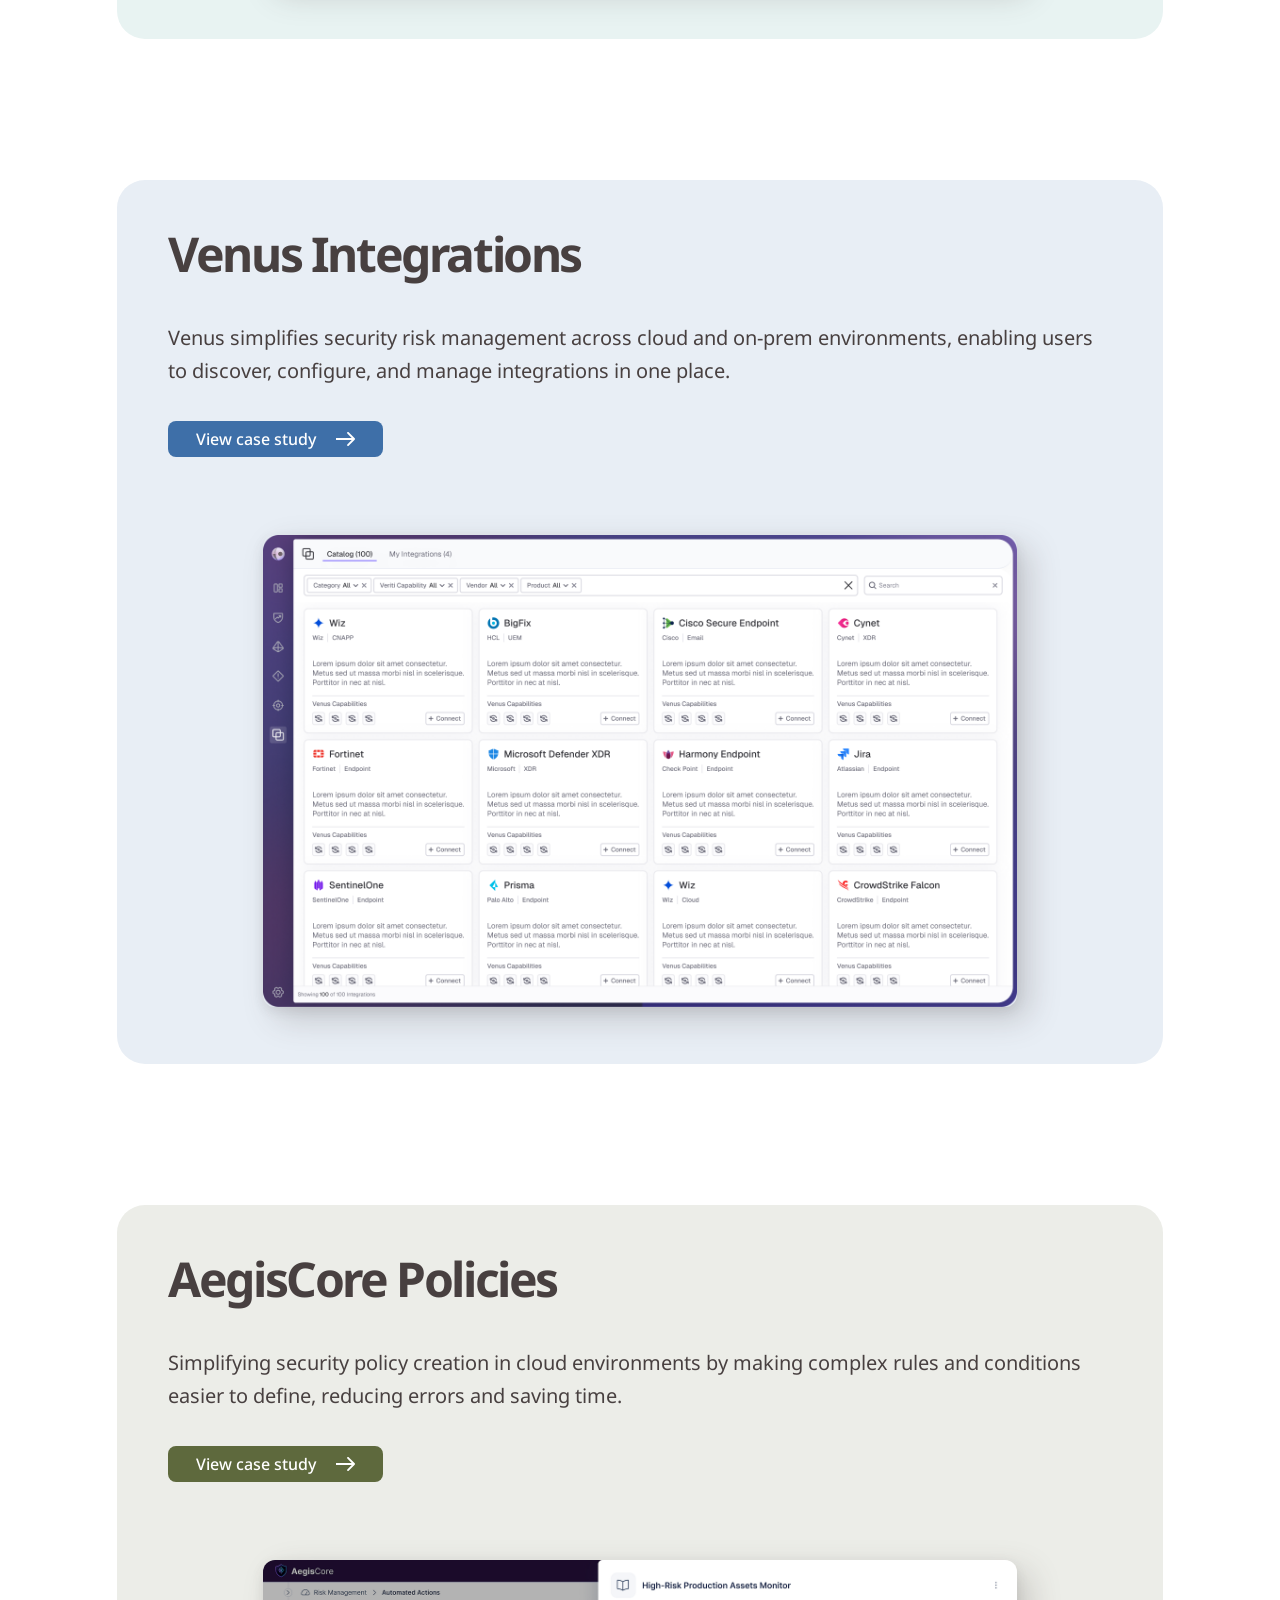
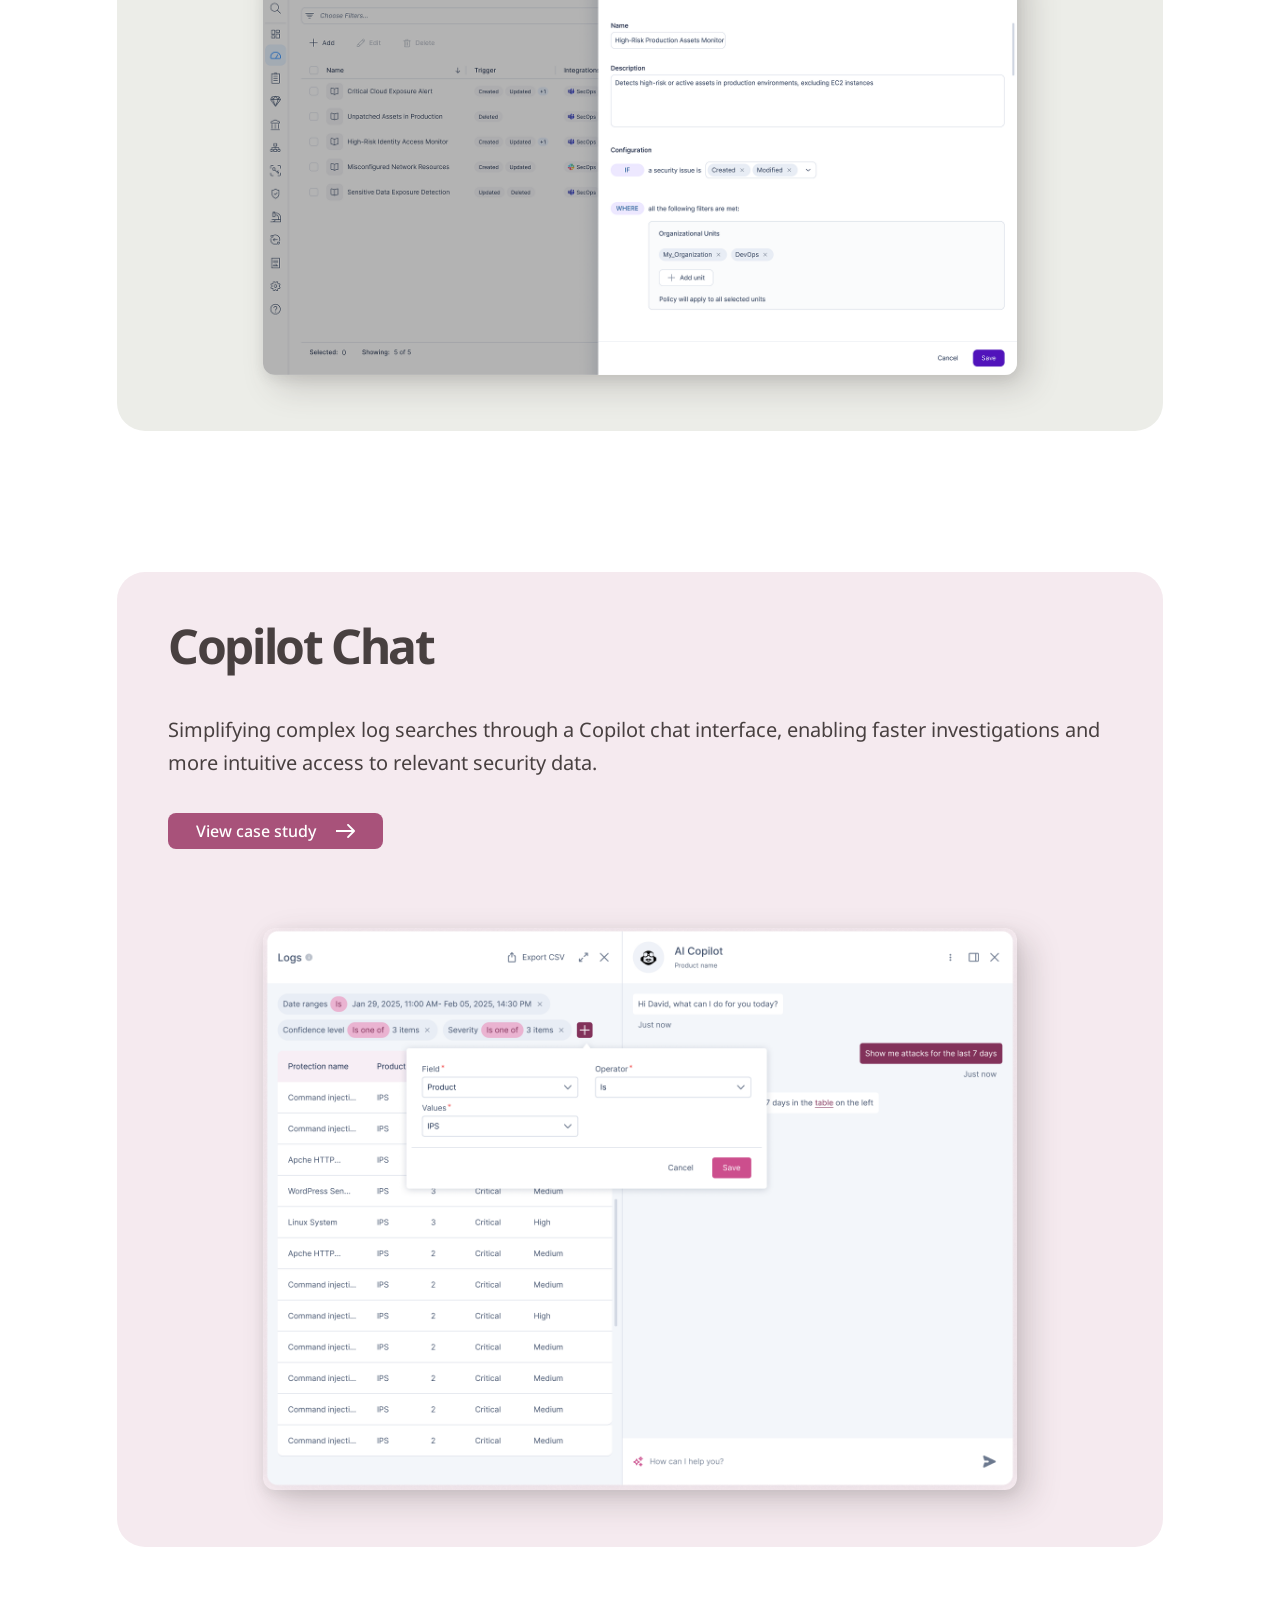
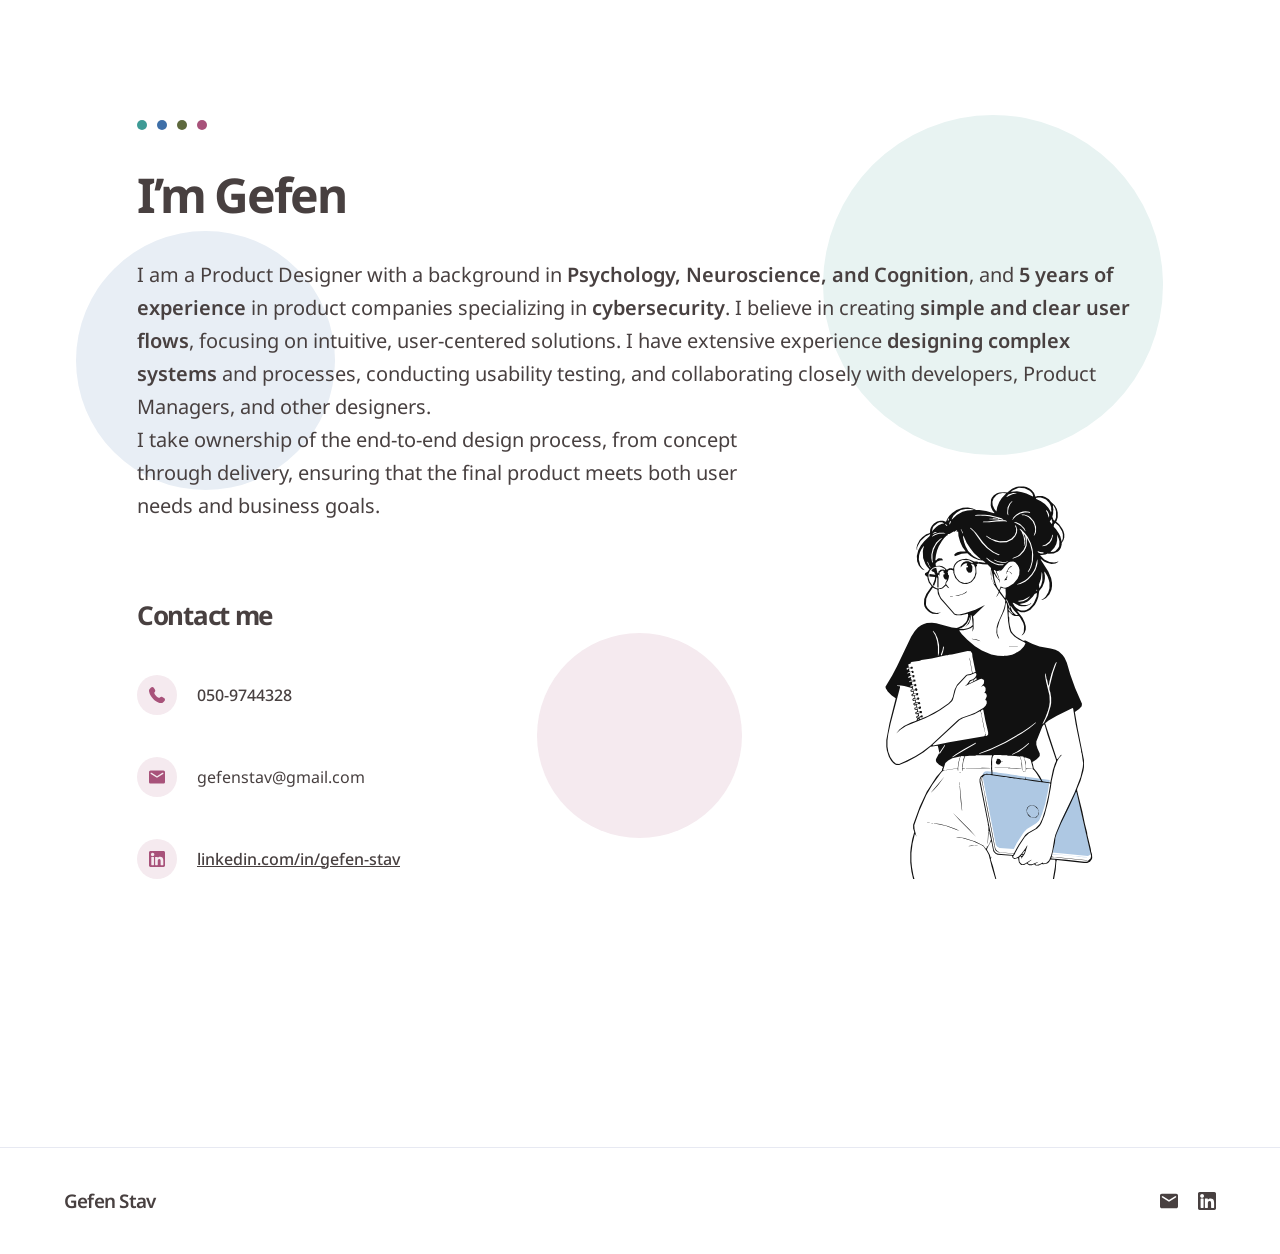
==== commit efac22b8: "Replace hero/about/project-hero doodle cushions with soft circles + stars Swaps the icon-cushion car" ====
--- a/index.html
+++ b/index.html
@@ -44,67 +44,16 @@
 
   <section class="hero" id="top">
     <div class="hero__doodles" aria-hidden="true">
-      <div class="hero__doodle-card hero__doodle-card--bulb hero__doodle-card--teal">
-        <svg class="hero__doodle-icon hero__doodle--teal" viewBox="0 0 64 64" fill="none" stroke="currentColor" stroke-width="3.2" stroke-linecap="round" stroke-linejoin="round">
-          <path d="M32 19c-9 0-16 7-16 15 0 6 3 10 7 13 2 2 3 4 3 7h12c0-3 1-5 3-7 4-3 7-7 7-13 0-8-7-15-16-15z" />
-          <path d="M26 50h12" />
-          <path d="M27.5 56h9" />
-          <path d="M12 2Q12 8 18 8Q12 8 12 14Q12 8 6 8Q12 8 12 2Z" />
-          <path d="M50 2Q50 6 54 6Q50 6 50 10Q50 6 46 6Q50 6 50 2Z" />
-        </svg>
-      </div>
-      <div class="hero__doodle-card hero__doodle-card--graph hero__doodle-card--blue">
-        <svg class="hero__doodle-icon hero__doodle--blue" viewBox="0 0 64 64" fill="none" stroke="currentColor" stroke-width="3.5" stroke-linecap="round" stroke-linejoin="round">
-          <path d="M10 58V8" />
-          <path d="M4 15l6-7 6 7" />
-          <path d="M10 58h44" />
-          <path d="M51 52l7 6-7 6" />
-          <path d="M14 46c6-4 10 6 16 2s2-14 10-10 6 10 14 4" />
-          <path d="M44 25.5l4.5-3" />
-          <path d="M48.5 21l4.5-3" />
-        </svg>
-      </div>
-      <div class="hero__doodle-card hero__doodle-card--wand hero__doodle-card--olive">
-        <svg class="hero__doodle-icon hero__doodle--olive" viewBox="0 0 64 64" fill="none" stroke="currentColor" stroke-width="3.2" stroke-linecap="round" stroke-linejoin="round">
-          <path d="M14 58L36 32" />
-          <path d="M46 11Q46 22 57 22Q46 22 46 33Q46 22 35 22Q46 22 46 11Z" />
-          <path d="M55 1Q55 6 60 6Q55 6 55 11Q55 6 50 6Q55 6 55 1Z" />
-          <path d="M33 2Q33 6 37 6Q33 6 33 10Q33 6 29 6Q33 6 33 2Z" />
-        </svg>
-      </div>
-      <div class="hero__doodle-card hero__doodle-card--search hero__doodle-card--mauve">
-        <svg class="hero__doodle-icon hero__doodle--mauve" viewBox="0 0 64 64" fill="none" stroke="currentColor" stroke-width="3.2" stroke-linecap="round" stroke-linejoin="round">
-          <circle cx="25" cy="25" r="15" />
-          <path d="M19 15Q14 18 14 24" />
-          <path d="M36 36L53 53" />
-          <path d="M46 2Q46 7 51 7Q46 7 46 12Q46 7 41 7Q46 7 46 2Z" />
-        </svg>
-      </div>
-
-      <!-- Loose scatter: a few small stars/x's at different sizes, kept
-           sparse so they read as background texture, not more subjects. -->
-      <svg class="hero__doodle hero__scatter hero__scatter--star-sm hero__doodle--blue" viewBox="0 0 16 16" fill="none" stroke="currentColor" stroke-width="2.2" stroke-linecap="round" stroke-linejoin="round">
+      <!-- Soft background circles + two sparkle stars tucked by her head,
+           matching the simplified Figma reference - replaces the old
+           icon-cushion + scattered star/x treatment. -->
+      <div class="hero__blob hero__blob--a"></div>
+      <div class="hero__blob hero__blob--b"></div>
+      <div class="hero__blob hero__blob--c"></div>
+      <svg class="hero__star hero__star--a" viewBox="0 0 16 16" fill="currentColor">
         <path d="M8 2Q8 8 14 8Q8 8 8 14Q8 8 2 8Q8 8 8 2Z" />
       </svg>
-      <svg class="hero__doodle hero__scatter hero__scatter--x-sm hero__doodle--mauve" viewBox="0 0 16 16" fill="none" stroke="currentColor" stroke-width="2.2" stroke-linecap="round">
-        <path d="M4 4L12 12" />
-        <path d="M12 4L4 12" />
-      </svg>
-      <svg class="hero__doodle hero__scatter hero__scatter--x-md hero__doodle--teal" viewBox="0 0 16 16" fill="none" stroke="currentColor" stroke-width="2" stroke-linecap="round">
-        <path d="M4 4L12 12" />
-        <path d="M12 4L4 12" />
-      </svg>
-      <svg class="hero__doodle hero__scatter hero__scatter--star-md hero__doodle--olive" viewBox="0 0 16 16" fill="none" stroke="currentColor" stroke-width="2" stroke-linecap="round" stroke-linejoin="round">
-        <path d="M8 2Q8 8 14 8Q8 8 8 14Q8 8 2 8Q8 8 8 2Z" />
-      </svg>
-      <svg class="hero__doodle hero__scatter hero__scatter--star-lg hero__doodle--mauve" viewBox="0 0 16 16" fill="none" stroke="currentColor" stroke-width="2.2" stroke-linecap="round" stroke-linejoin="round">
-        <path d="M8 2Q8 8 14 8Q8 8 8 14Q8 8 2 8Q8 8 8 2Z" />
-      </svg>
-      <svg class="hero__doodle hero__scatter hero__scatter--x-lg hero__doodle--blue" viewBox="0 0 16 16" fill="none" stroke="currentColor" stroke-width="2.2" stroke-linecap="round">
-        <path d="M4 4L12 12" />
-        <path d="M12 4L4 12" />
-      </svg>
-      <svg class="hero__doodle hero__scatter hero__scatter--star-xs hero__doodle--teal" viewBox="0 0 16 16" fill="none" stroke="currentColor" stroke-width="2" stroke-linecap="round" stroke-linejoin="round">
+      <svg class="hero__star hero__star--b" viewBox="0 0 16 16" fill="currentColor">
         <path d="M8 2Q8 8 14 8Q8 8 8 14Q8 8 2 8Q8 8 8 2Z" />
       </svg>
     </div>
@@ -244,72 +193,11 @@
 
   <section class="about" id="about">
     <div class="about__scatter" aria-hidden="true">
-      <svg class="about__scatter-mark about__scatter-mark--1" viewBox="0 0 16 16" fill="none" stroke="currentColor" stroke-width="2.2" stroke-linecap="round" stroke-linejoin="round">
-        <path d="M8 2Q8 8 14 8Q8 8 8 14Q8 8 2 8Q8 8 8 2Z" />
-      </svg>
-      <svg class="about__scatter-mark about__scatter-mark--2" viewBox="0 0 16 16" fill="none" stroke="currentColor" stroke-width="2.2" stroke-linecap="round">
-        <path d="M4 4L12 12" />
-        <path d="M12 4L4 12" />
-      </svg>
-      <svg class="about__scatter-mark about__scatter-mark--3" viewBox="0 0 16 16" fill="none" stroke="currentColor" stroke-width="2" stroke-linecap="round" stroke-linejoin="round">
-        <path d="M8 2Q8 8 14 8Q8 8 8 14Q8 8 2 8Q8 8 8 2Z" />
-      </svg>
-      <svg class="about__scatter-mark about__scatter-mark--4" viewBox="0 0 16 16" fill="none" stroke="currentColor" stroke-width="2" stroke-linecap="round">
-        <path d="M4 4L12 12" />
-        <path d="M12 4L4 12" />
-      </svg>
-      <svg class="about__scatter-mark about__scatter-mark--5" viewBox="0 0 16 16" fill="none" stroke="currentColor" stroke-width="2.2" stroke-linecap="round" stroke-linejoin="round">
-        <path d="M8 2Q8 8 14 8Q8 8 8 14Q8 8 2 8Q8 8 8 2Z" />
-      </svg>
-      <svg class="about__scatter-mark about__scatter-mark--6" viewBox="0 0 16 16" fill="none" stroke="currentColor" stroke-width="2" stroke-linecap="round">
-        <path d="M4 4L12 12" />
-        <path d="M12 4L4 12" />
-      </svg>
-      <svg class="about__scatter-mark about__scatter-mark--7" viewBox="0 0 16 16" fill="none" stroke="currentColor" stroke-width="2.2" stroke-linecap="round" stroke-linejoin="round">
-        <path d="M8 2Q8 8 14 8Q8 8 8 14Q8 8 2 8Q8 8 8 2Z" />
-      </svg>
-      <svg class="about__scatter-mark about__scatter-mark--8" viewBox="0 0 16 16" fill="none" stroke="currentColor" stroke-width="2" stroke-linecap="round">
-        <path d="M4 4L12 12" />
-        <path d="M12 4L4 12" />
-      </svg>
-      <svg class="about__scatter-mark about__scatter-mark--9" viewBox="0 0 16 16" fill="none" stroke="currentColor" stroke-width="2.2" stroke-linecap="round" stroke-linejoin="round">
-        <path d="M8 2Q8 8 14 8Q8 8 8 14Q8 8 2 8Q8 8 8 2Z" />
-      </svg>
-      <svg class="about__scatter-mark about__scatter-mark--10" viewBox="0 0 16 16" fill="none" stroke="currentColor" stroke-width="2" stroke-linecap="round">
-        <path d="M4 4L12 12" />
-        <path d="M12 4L4 12" />
-      </svg>
-      <svg class="about__scatter-mark about__scatter-mark--11" viewBox="0 0 16 16" fill="none" stroke="currentColor" stroke-width="2.2" stroke-linecap="round" stroke-linejoin="round">
-        <path d="M8 2Q8 8 14 8Q8 8 8 14Q8 8 2 8Q8 8 8 2Z" />
-      </svg>
-      <svg class="about__scatter-mark about__scatter-mark--12" viewBox="0 0 16 16" fill="none" stroke="currentColor" stroke-width="2" stroke-linecap="round" stroke-linejoin="round">
-        <path d="M8 2Q8 8 14 8Q8 8 8 14Q8 8 2 8Q8 8 8 2Z" />
-      </svg>
-      <svg class="about__scatter-mark about__scatter-mark--13" viewBox="0 0 16 16" fill="none" stroke="currentColor" stroke-width="2" stroke-linecap="round">
-        <path d="M4 4L12 12" />
-        <path d="M12 4L4 12" />
-      </svg>
-      <svg class="about__scatter-mark about__scatter-mark--14" viewBox="0 0 16 16" fill="none" stroke="currentColor" stroke-width="2" stroke-linecap="round">
-        <path d="M4 4L12 12" />
-        <path d="M12 4L4 12" />
-      </svg>
-      <svg class="about__scatter-mark about__scatter-mark--15" viewBox="0 0 16 16" fill="none" stroke="currentColor" stroke-width="2.2" stroke-linecap="round" stroke-linejoin="round">
-        <path d="M8 2Q8 8 14 8Q8 8 8 14Q8 8 2 8Q8 8 8 2Z" />
-      </svg>
-      <svg class="about__scatter-mark about__scatter-mark--16" viewBox="0 0 16 16" fill="none" stroke="currentColor" stroke-width="2" stroke-linecap="round">
-        <path d="M4 4L12 12" />
-        <path d="M12 4L4 12" />
-      </svg>
-      <svg class="about__scatter-mark about__scatter-mark--17" viewBox="0 0 16 16" fill="none" stroke="currentColor" stroke-width="2.2" stroke-linecap="round" stroke-linejoin="round">
-        <path d="M8 2Q8 8 14 8Q8 8 8 14Q8 8 2 8Q8 8 8 2Z" />
-      </svg>
-      <svg class="about__scatter-mark about__scatter-mark--18" viewBox="0 0 16 16" fill="none" stroke="currentColor" stroke-width="2" stroke-linecap="round" stroke-linejoin="round">
-        <path d="M8 2Q8 8 14 8Q8 8 8 14Q8 8 2 8Q8 8 8 2Z" />
-      </svg>
-      <svg class="about__scatter-mark about__scatter-mark--19" viewBox="0 0 16 16" fill="none" stroke="currentColor" stroke-width="2.2" stroke-linecap="round">
-        <path d="M4 4L12 12" />
-        <path d="M12 4L4 12" />
-      </svg>
+      <!-- Soft background circles matching the simplified Figma reference -
+           replaces the old dense star/x starfield. -->
+      <div class="about__blob about__blob--a"></div>
+      <div class="about__blob about__blob--b"></div>
+      <div class="about__blob about__blob--c"></div>
     </div>
     <div class="about__inner">
       <div class="about__palette" aria-hidden="true">
--- a/css/hero.css
+++ b/css/hero.css
@@ -113,70 +113,65 @@
   overflow: hidden;
 }
 
-/* Loose line doodles echoing the project palette, floating free in the
-   hero's side margins - no card, no frame, just pencil marks on the page. */
+/* Soft background circles + two sparkle stars, floating free behind the
+   content - matches the simplified Figma reference (plain washes of
+   color, not icon cushions).
+
+   Constrained to the same centered, 1280px-max box as .hero__decor
+   below (not the full, unbounded .hero width): the Figma reference was
+   captured on a fixed 1280px frame, so every child percentage here is
+   only correct relative to that same fixed width. Spanning the full
+   .hero width instead let left/top drift away from the dot-trail/
+   button/illustration on wide viewports (where .hero itself keeps
+   growing past 1280px) and crowd into the text column just above the
+   1240px breakpoint (where .hero is only a little wider than 1280px) -
+   this keeps the circles/stars pinned to the exact same 1280px frame
+   the rest of the hero's decoration already uses.
+
+   z-index: 0 (vs. .hero__content's 1 and .hero__decor's 2) - explicit,
+   not left to default stacking order, so the circles always stay
+   behind the headline/body text/button no matter how the browser would
+   otherwise resolve a flex-item vs. position:absolute paint order. */
 .hero__doodles {
   position: absolute;
-  inset: 0;
+  top: 0;
+  bottom: 0;
+  left: 50%;
+  width: 100%;
+  max-width: var(--container-width);
+  transform: translateX(-50%);
+  z-index: 0;
   pointer-events: none;
   display: none;
 }
 
-.hero__doodle {
-  position: absolute;
-  width: 48px;
-  height: 48px;
-  opacity: 0.6;
-  transform: rotate(var(--r, 0deg));
-}
-
-/* The four main doodles sit on a soft rounded "cushion" in their own
-   light tint - same idea as the reference icon set, just recolored to
-   each icon's own hue instead of one flat brand color. */
-.hero__doodle-card {
-  position: absolute;
-  display: flex;
-  align-items: center;
-  justify-content: center;
-  border-radius: 24%;
-  opacity: 0.6;
-  transform: rotate(var(--r, 0deg));
-}
-
-.hero__doodle-icon {
-  width: 58%;
-  height: 58%;
-}
-
-/* Back to both sides, bigger, matching the reference layout: wand+graph
-   framing the headline's left margin, bulb+search framing her on the
-   right - above/beside the illustration, clear of all text and the line. */
-.hero__doodle-card--wand { top: 16%; left: 21%; width: 50px; height: 50px; --r: -16deg; }
-.hero__doodle-card--graph { top: 67%; left: 7%; width: 68px; height: 68px; --r: 9deg; }
-.hero__doodle-card--bulb { top: 35%; left: 84%; width: 66px; height: 66px; --r: -11deg; }
-.hero__doodle-card--search { top: 71%; left: 91%; width: 46px; height: 46px; --r: 13deg; }
-
-.hero__doodle-card--teal { background: #e8f3f2; }
-.hero__doodle-card--blue { background: #e8eef5; }
-.hero__doodle-card--olive { background: #ecede8; }
-.hero__doodle-card--mauve { background: #f5eaef; }
-
-/* A handful of tiny stars/x's filling the gaps between the four main
-   doodles - smaller and fainter than them so they read as scattered
-   dust, not extra subjects competing for attention. */
-.hero__scatter { opacity: 0.55; }
-.hero__scatter--star-sm { top: 30%; left: 6%; width: 13px; height: 13px; --r: -8deg; }
-.hero__scatter--x-sm { top: 56%; right: 20%; width: 11px; height: 11px; --r: 12deg; }
-.hero__scatter--x-md { top: 9%; left: 60%; width: 16px; height: 16px; --r: -6deg; }
-.hero__scatter--star-md { top: 60%; left: 19%; width: 18px; height: 18px; --r: 14deg; }
-.hero__scatter--star-lg { top: 5%; left: 40%; width: 14px; height: 14px; --r: 10deg; }
-.hero__scatter--x-lg { top: 70%; right: 17%; width: 12px; height: 12px; --r: -14deg; }
-.hero__scatter--star-xs { top: 59%; left: 24%; width: 9px; height: 9px; --r: -4deg; }
-
-.hero__doodle--teal { color: #3e9b96; }
-.hero__doodle--blue { color: #3e6fa8; }
-.hero__doodle--olive { color: #5e693d; }
-.hero__doodle--mauve { color: #a8527a; }
+.hero__blob {
+  position: absolute;
+  border-radius: 50%;
+  aspect-ratio: 1;
+}
+
+/* Positions/sizes lifted straight from the Figma reference (percentages
+   of the 1280x641 hero frame), recolored to our own existing palette
+   tints instead of Figma's literal neutral grays. */
+.hero__blob--a { left: 9.69%; top: 4.52%; width: clamp(140px, 26.56%, 340px); background: #e8f3f2; }
+/* True-centered on both axes (left/top mark its CENTER, not top-left
+   corner) on the dot-trail's anchor ring - so shrinking it (below)
+   pulls every edge in symmetrically around that fixed point instead of
+   just the far edges, which is what actually opens up a gap to the
+   button above. */
+.hero__blob--b { left: 50%; top: 84.3%; width: clamp(36px, 6%, 76px); background: #e8eef5; transform: translate(-50%, -50%); }
+.hero__blob--c { left: 81.02%; top: 39.63%; width: clamp(74px, 11.25%, 144px); background: #f5eaef; }
+
+/* Two sparkle stars, sized and placed right by her head - not scattered
+   loosely across the whole hero. */
+.hero__star {
+  position: absolute;
+  aspect-ratio: 1;
+}
+
+.hero__star--a { left: 84%; top: 62%; width: clamp(18px, 2.73%, 35px); color: #a8527a; }
+.hero__star--b { left: 88%; top: 61%; width: clamp(11px, 1.56%, 20px); color: #83405f; }
 
 /* Only once the hero is wide enough that these sit clear of the centered
    content column (1046px) with real margin either side. */
@@ -195,6 +190,8 @@
 }
 
 .hero__content {
+  position: relative;
+  z-index: 1;
   width: 100%;
   max-width: var(--content-width);
   padding-inline: 20px;
@@ -237,6 +234,7 @@
  */
 .hero__decor {
   position: absolute;
+  z-index: 2;
   left: 0;
   right: 0;
   bottom: 0;
@@ -375,6 +373,55 @@
   }
 
   .hero {
-    padding-bottom: 150px;
-  }
-}
+    /* Taller mobile hero - more breathing room above the greeting and
+       below the illustration, giving the doodles below real room to
+       sit without crowding the bottom edge. */
+    padding-top: 90px;
+    padding-bottom: 190px;
+  }
+
+  /* Fixed pixel insets (not percentages): the desktop layout's left/top
+     percentages assume the wide 1280px frame - on a phone those same
+     percentages would land the circles on top of the text. Mobile keeps
+     the motif but re-anchored to the hero's own edges (top for the
+     headline circle, bottom for the illustration circle + stars, which
+     track the illustration's own bottom:10px anchor) so the clearance
+     stays fixed no matter how tall the content renders. */
+  .hero__doodles {
+    display: block;
+  }
+
+  .hero__blob--a {
+    left: -36px;
+    top: -18px;
+    width: 170px;
+  }
+
+  .hero__blob--b {
+    display: none;
+  }
+
+  .hero__blob--c {
+    left: auto;
+    top: auto;
+    right: 20px;
+    bottom: 14px;
+    width: 120px;
+  }
+
+  .hero__star--a {
+    left: auto;
+    top: auto;
+    right: 58px;
+    bottom: 108px;
+    width: 22px;
+  }
+
+  .hero__star--b {
+    left: auto;
+    top: auto;
+    right: 40px;
+    bottom: 128px;
+    width: 14px;
+  }
+}
--- a/css/projects.css
+++ b/css/projects.css
@@ -1,6 +1,7 @@
 .case-study {
   background: var(--color-text-light);
   padding-block: clamp(50px, 5.5vw, 90px);
+  padding-inline: 20px;
 }
 
 .case-study__inner {
@@ -55,6 +56,15 @@
   padding-block: 12px;
 }
 
+@media (max-width: 600px) {
+  /* On mobile the 80% width leaves visible side gaps against the full-
+     width text above it - widening to match brings the image's own
+     edges flush with the text column instead of looking narrower. */
+  .case-study__preview {
+    width: 100%;
+  }
+}
+
 .case-study__preview img {
   width: 100%;
   height: auto;
--- a/css/about.css
+++ b/css/about.css
@@ -5,60 +5,40 @@
   padding-block: clamp(70px, 8vw, 130px);
 }
 
-/* Same tiny star/x scatter as the Hero, in the same four project colors -
-   a light callback, not a repeat of the full doodle set. */
+/* Soft background circles, matching the simplified Figma reference - a
+   light callback to the Hero's own circles, not a repeat of the full
+   doodle set.
+
+   Constrained to a centered, 1280px-max box (not the full, unbounded
+   .about width) and pinned to z-index: 0, same reasoning as the Hero's
+   own .hero__doodles: the Figma reference is a fixed 1280px frame, and
+   .about__inner (below) is a plain static, non-positioned child, so
+   without an explicit z-index this positioned layer would otherwise
+   paint on top of it and cover the text. */
 .about__scatter {
   position: absolute;
-  inset: 0;
+  top: 0;
+  bottom: 0;
+  left: 50%;
+  width: 100%;
+  max-width: var(--container-width);
+  transform: translateX(-50%);
+  z-index: 0;
   pointer-events: none;
   display: none;
 }
 
-.about__scatter-mark {
+.about__blob {
   position: absolute;
-  opacity: 0.55;
-}
-
-/* Matches the reference: marks tucked into whatever whitespace is
-   actually there at each height - right beside a heading's short
-   text, in the narrow gap between the text column and the
-   illustration, as well as the open bands above/below everything -
-   not only hugging the two outer edges. */
-.about__scatter-mark--1 { top: 14%; left: 38%; width: 14px; height: 14px; transform: rotate(-8deg); color: #3e9b96; }
-.about__scatter-mark--2 { top: 9%; left: 76%; width: 12px; height: 12px; transform: rotate(10deg); color: #3e6fa8; }
-.about__scatter-mark--3 { top: 28%; left: 13%; width: 10px; height: 10px; transform: rotate(-5deg); color: #5e693d; }
-.about__scatter-mark--4 { top: 29%; left: 93%; width: 16px; height: 16px; transform: rotate(12deg); color: #a8527a; }
-.about__scatter-mark--5 { top: 42%; left: 60%; width: 11px; height: 11px; transform: rotate(-10deg); color: #3e6fa8; }
-.about__scatter-mark--6 { top: 56%; left: 5%; width: 13px; height: 13px; transform: rotate(8deg); color: #3e9b96; }
-.about__scatter-mark--7 { top: 60%; left: 90%; width: 9px; height: 9px; transform: rotate(-14deg); color: #a8527a; }
-.about__scatter-mark--8 { top: 64%; left: 39%; width: 15px; height: 15px; transform: rotate(6deg); color: #5e693d; }
-.about__scatter-mark--9 { top: 83%; left: 11%; width: 12px; height: 12px; transform: rotate(-9deg); color: #a8527a; }
-.about__scatter-mark--10 { top: 92%; left: 56%; width: 11px; height: 11px; transform: rotate(7deg); color: #3e9b96; }
-.about__scatter-mark--11 { top: 94%; left: 93%; width: 13px; height: 13px; transform: rotate(-11deg); color: #3e6fa8; }
-
-/* This is meant to read as background texture, so it should get denser
-   as the canvas gets bigger, not just stretch the same 11 marks over
-   more space. Extra marks are hidden until the viewport is wide enough
-   to fit them without crowding. */
-.about__scatter-mark--12,
-.about__scatter-mark--13,
-.about__scatter-mark--14,
-.about__scatter-mark--15,
-.about__scatter-mark--16,
-.about__scatter-mark--17,
-.about__scatter-mark--18,
-.about__scatter-mark--19 {
-  display: none;
-}
-
-.about__scatter-mark--12 { top: 18%; left: 58%; width: 11px; height: 11px; transform: rotate(9deg); color: #3e9b96; }
-.about__scatter-mark--13 { top: 50%; left: 3%; width: 12px; height: 12px; transform: rotate(-7deg); color: #3e6fa8; }
-.about__scatter-mark--14 { top: 70%; left: 93%; width: 10px; height: 10px; transform: rotate(13deg); color: #5e693d; }
-.about__scatter-mark--15 { top: 97%; left: 30%; width: 14px; height: 14px; transform: rotate(-8deg); color: #a8527a; }
-.about__scatter-mark--16 { top: 3%; left: 55%; width: 10px; height: 10px; transform: rotate(6deg); color: #3e6fa8; }
-.about__scatter-mark--17 { top: 12%; left: 20%; width: 13px; height: 13px; transform: rotate(-12deg); color: #5e693d; }
-.about__scatter-mark--18 { top: 90%; left: 70%; width: 11px; height: 11px; transform: rotate(10deg); color: #3e9b96; }
-.about__scatter-mark--19 { top: 5%; left: 88%; width: 15px; height: 15px; transform: rotate(-6deg); color: #a8527a; }
+  border-radius: 50%;
+  aspect-ratio: 1;
+}
+
+/* Positions/sizes lifted from the Figma reference (percentages of the
+   1280x829 "about" frame), recolored to our own existing palette tints. */
+.about__blob--a { left: 5.9%; top: 22.1%; width: clamp(110px, 20.31%, 260px); background: #e8eef5; }
+.about__blob--b { left: 64.30%; top: 10.13%; width: clamp(140px, 26.56%, 340px); background: #e8f3f2; }
+.about__blob--c { left: 41.95%; top: 63.93%; width: clamp(90px, 16.02%, 205px); background: #f5eaef; }
 
 @media (min-width: 1240px) {
   .about__scatter {
@@ -66,25 +46,9 @@
   }
 }
 
-@media (min-width: 1600px) {
-  .about__scatter-mark--12,
-  .about__scatter-mark--13,
-  .about__scatter-mark--14,
-  .about__scatter-mark--15 {
-    display: block;
-  }
-}
-
-@media (min-width: 1920px) {
-  .about__scatter-mark--16,
-  .about__scatter-mark--17,
-  .about__scatter-mark--18,
-  .about__scatter-mark--19 {
-    display: block;
-  }
-}
-
 .about__inner {
+  position: relative;
+  z-index: 1;
   max-width: var(--content-width);
   margin-inline: auto;
   padding-inline: 20px;
--- a/css/footer.css
+++ b/css/footer.css
@@ -46,8 +46,11 @@
 }
 
 @media (max-width: 500px) {
+  /* Stacking them (both left-aligned, logo above icons) put the two on
+     the same side with no real reason to - row-reverse keeps them side
+     by side like desktop, just swapped so the icons land on the left
+     and the logo on the right instead of logo-left/icons-right. */
   .site-footer__inner {
-    flex-direction: column;
-    align-items: flex-start;
+    flex-direction: row-reverse;
   }
 }
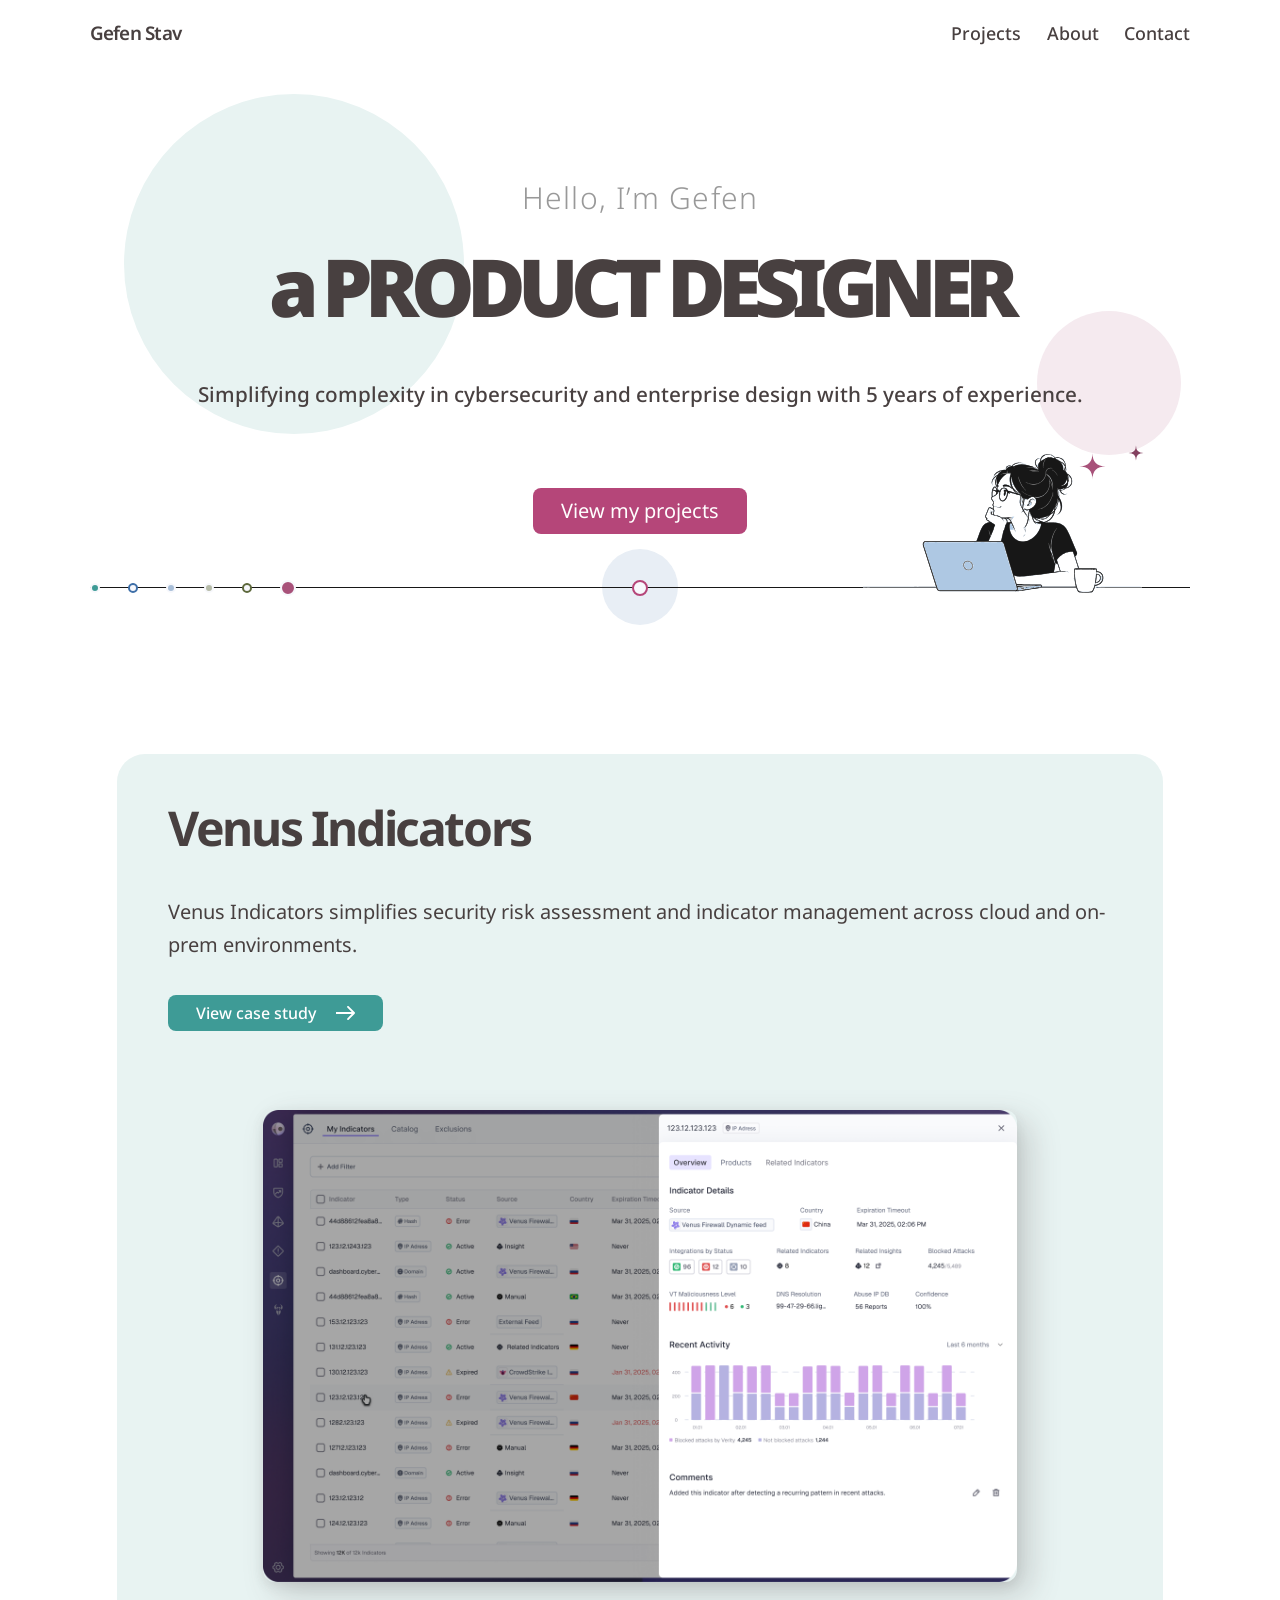
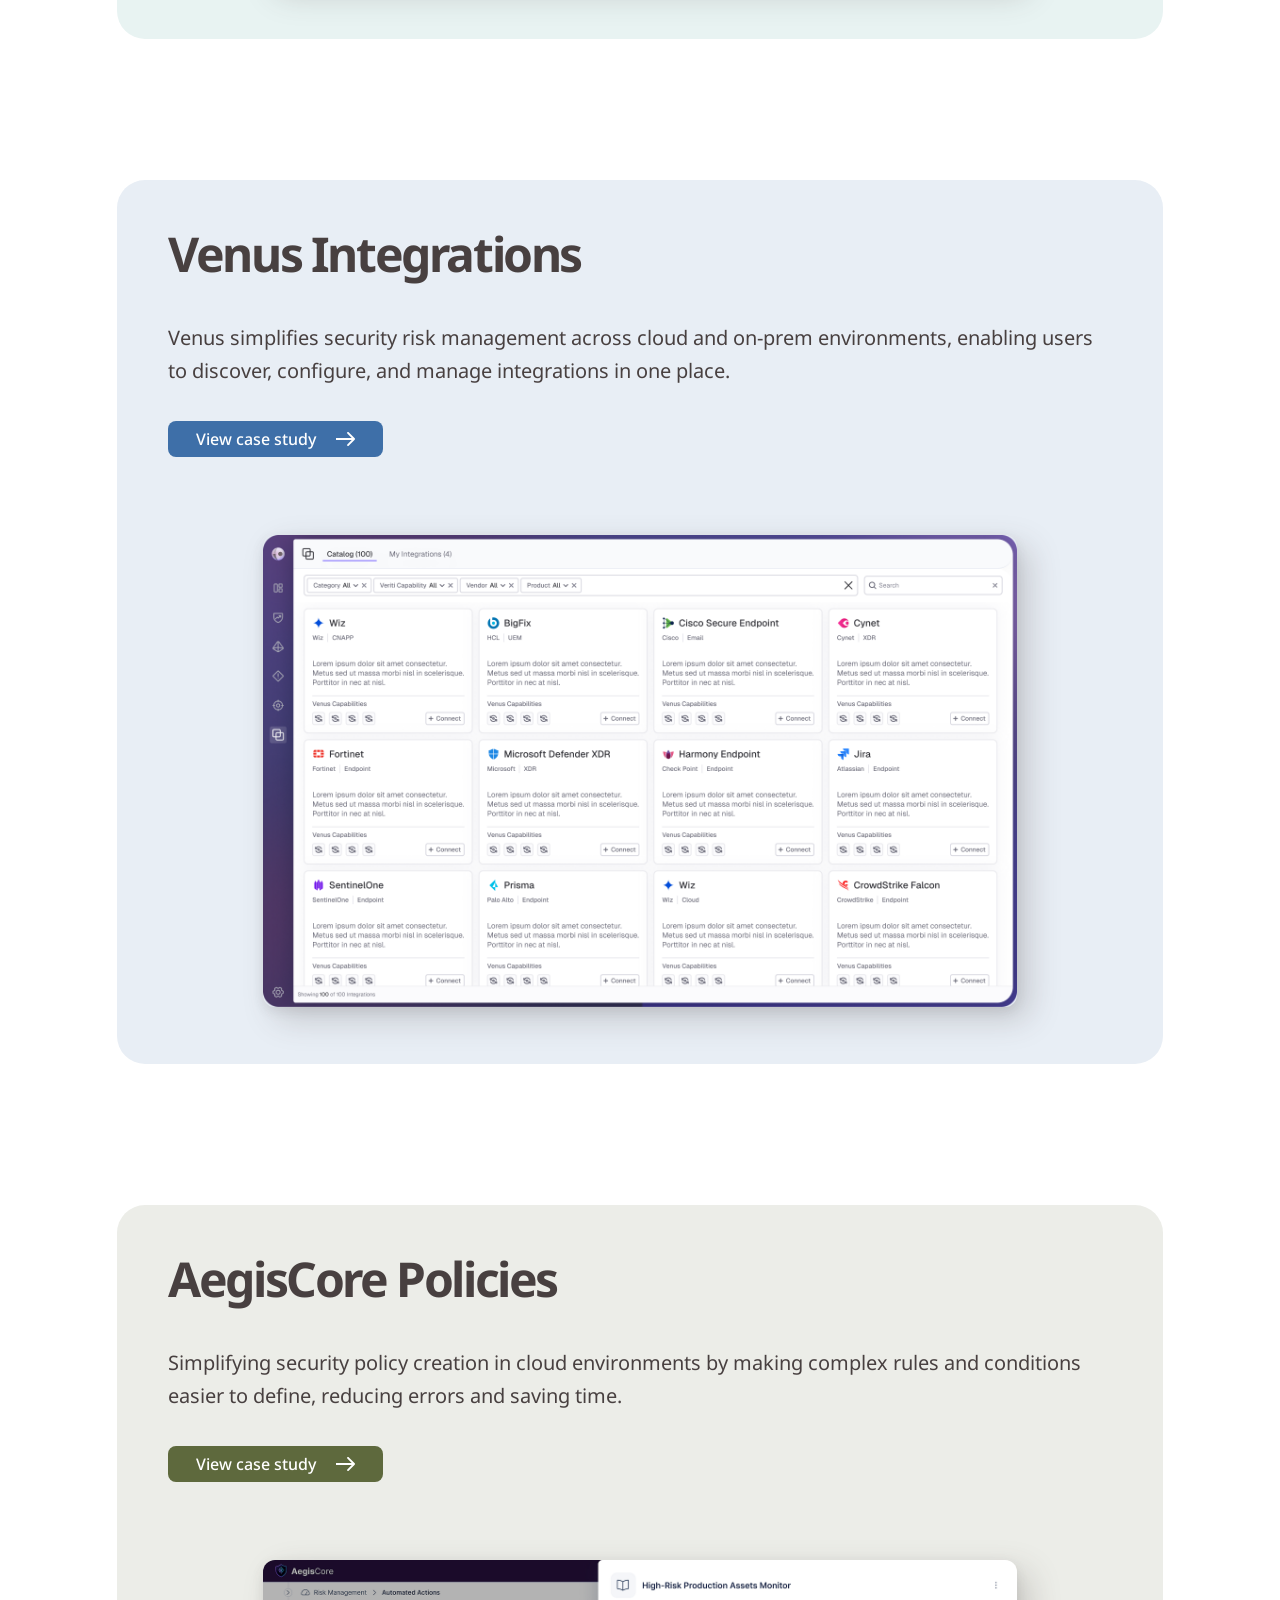
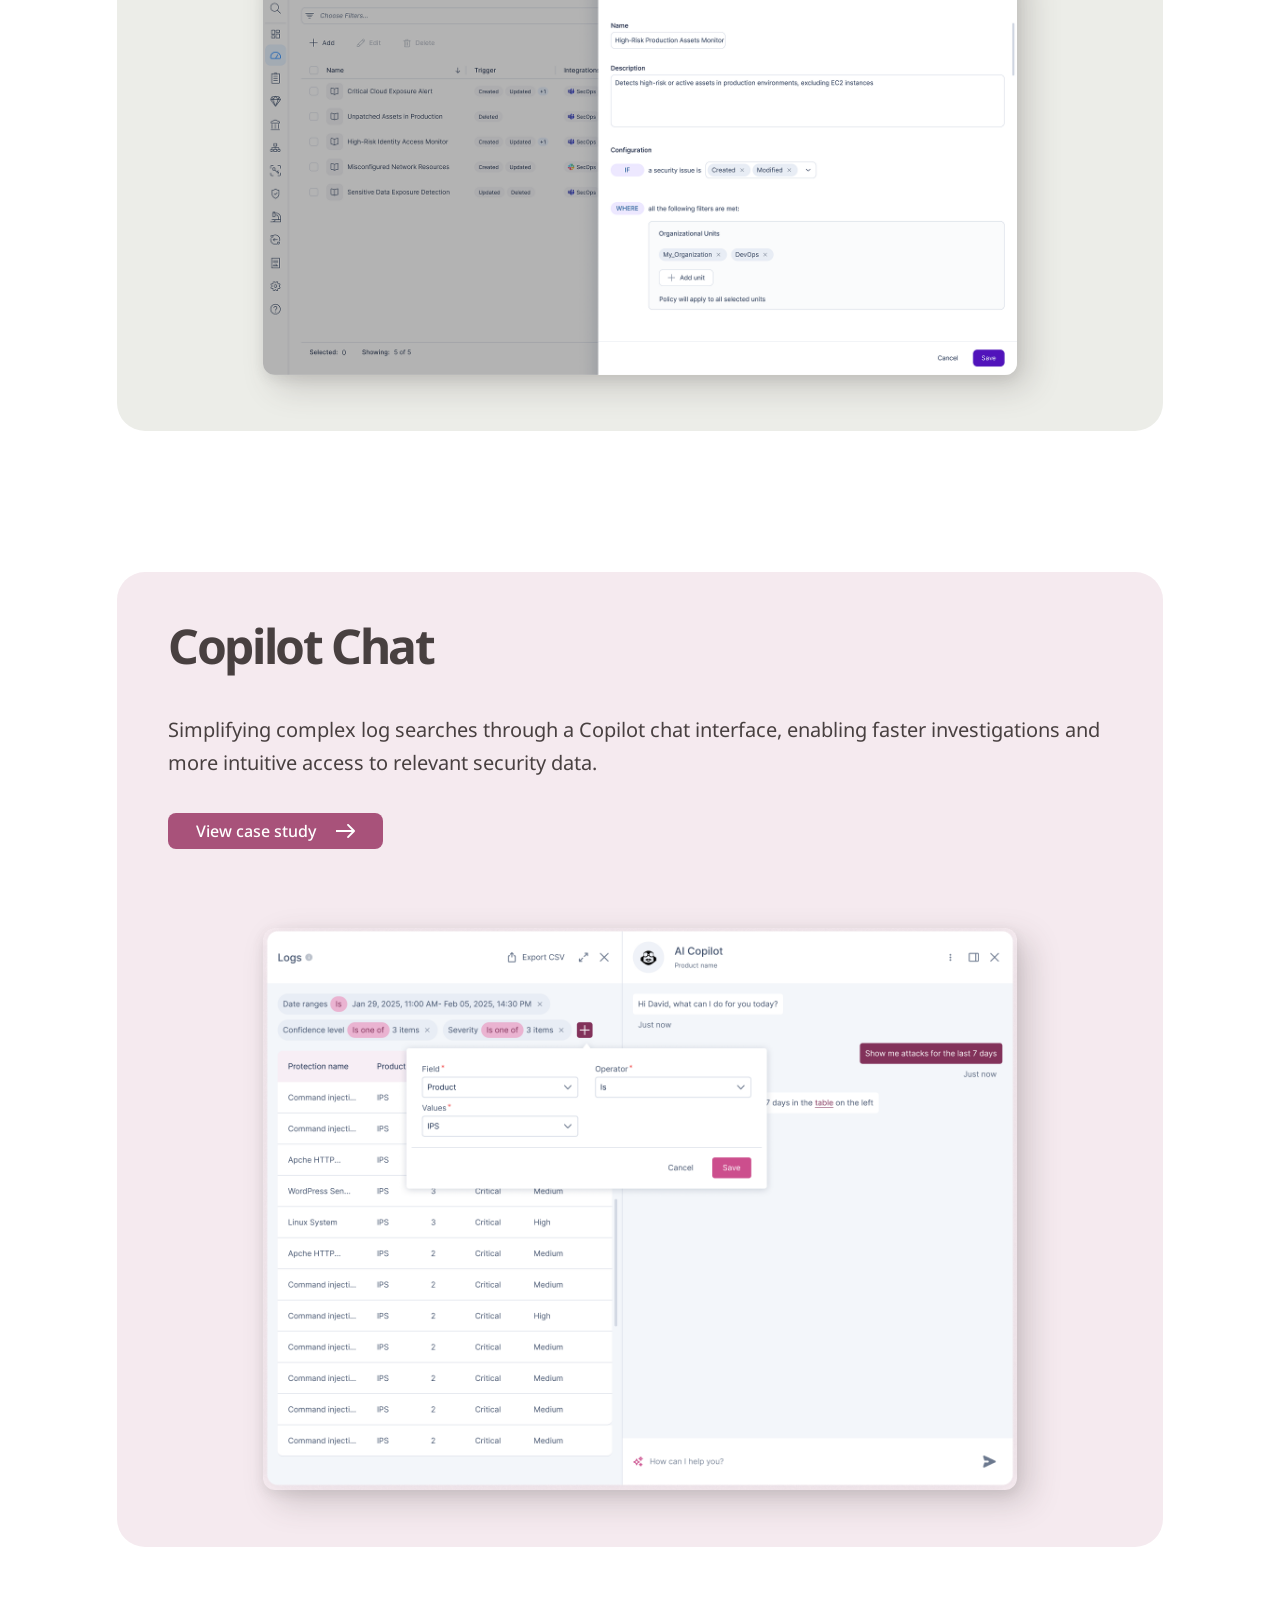
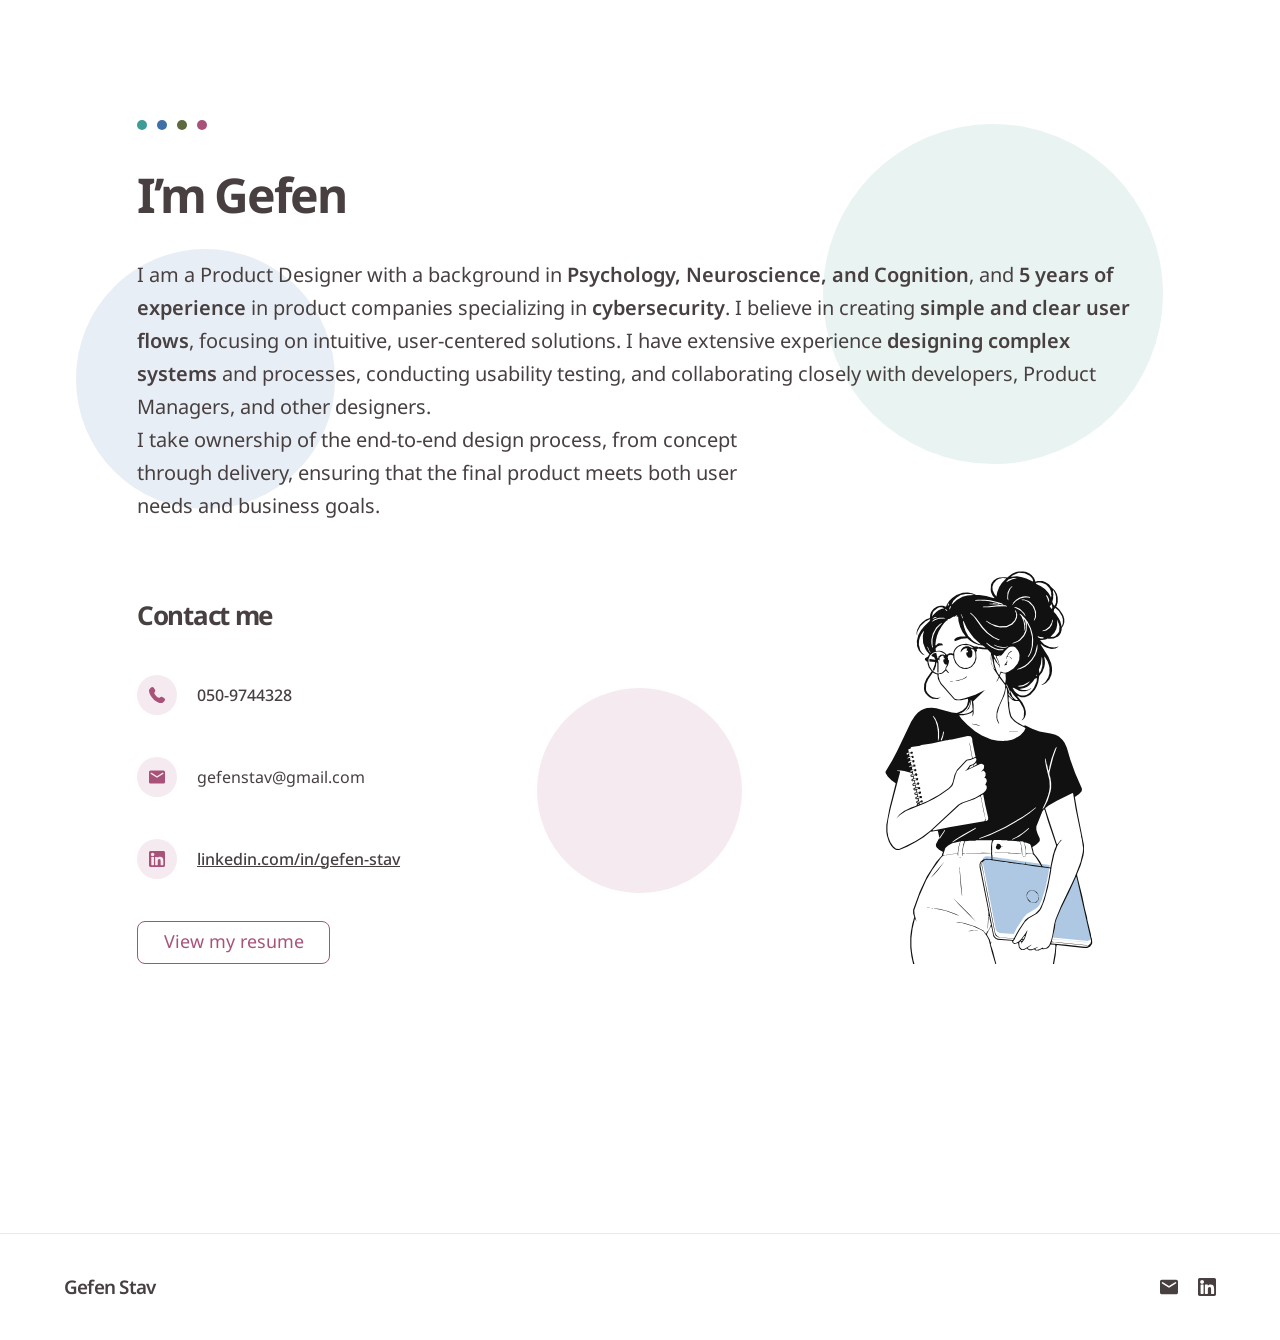
==== commit 10f33f48: "Add standalone resume page linked from the About section Adds resume.html with a header card (illust" ====
--- a/index.html
+++ b/index.html
@@ -261,6 +261,12 @@
                   >linkedin.com/in/gefen-stav</a>
                 </li>
               </ul>
+              <a
+                href="resume.html"
+                target="_blank"
+                rel="noopener"
+                class="btn btn--secondary about__resume-link"
+              >View my resume</a>
             </div>
           </div>
           <img
--- a/css/base.css
+++ b/css/base.css
@@ -74,6 +74,20 @@
   font-size: clamp(16px, 1.56vw, 20px);
 }
 
+.btn--secondary {
+  background: transparent;
+  color: var(--color-accent);
+  border: 1.5px solid var(--color-accent);
+  height: clamp(36px, 3.4vw, 44px);
+  padding-inline: clamp(16px, 2vw, 26px);
+  line-height: 1;
+  font-size: clamp(15px, 1.4vw, 18px);
+}
+
+.btn--secondary:hover {
+  color: var(--color-text-light);
+}
+
 /* Nav links: color shift on hover/focus, no underline */
 .nav-link {
   transition: color 0.25s ease;
--- a/css/about.css
+++ b/css/about.css
@@ -101,6 +101,10 @@
   gap: clamp(28px, 3.3vw, 42px);
 }
 
+.about__resume-link {
+  align-self: flex-start;
+}
+
 .contact-list {
   display: flex;
   flex-direction: column;
